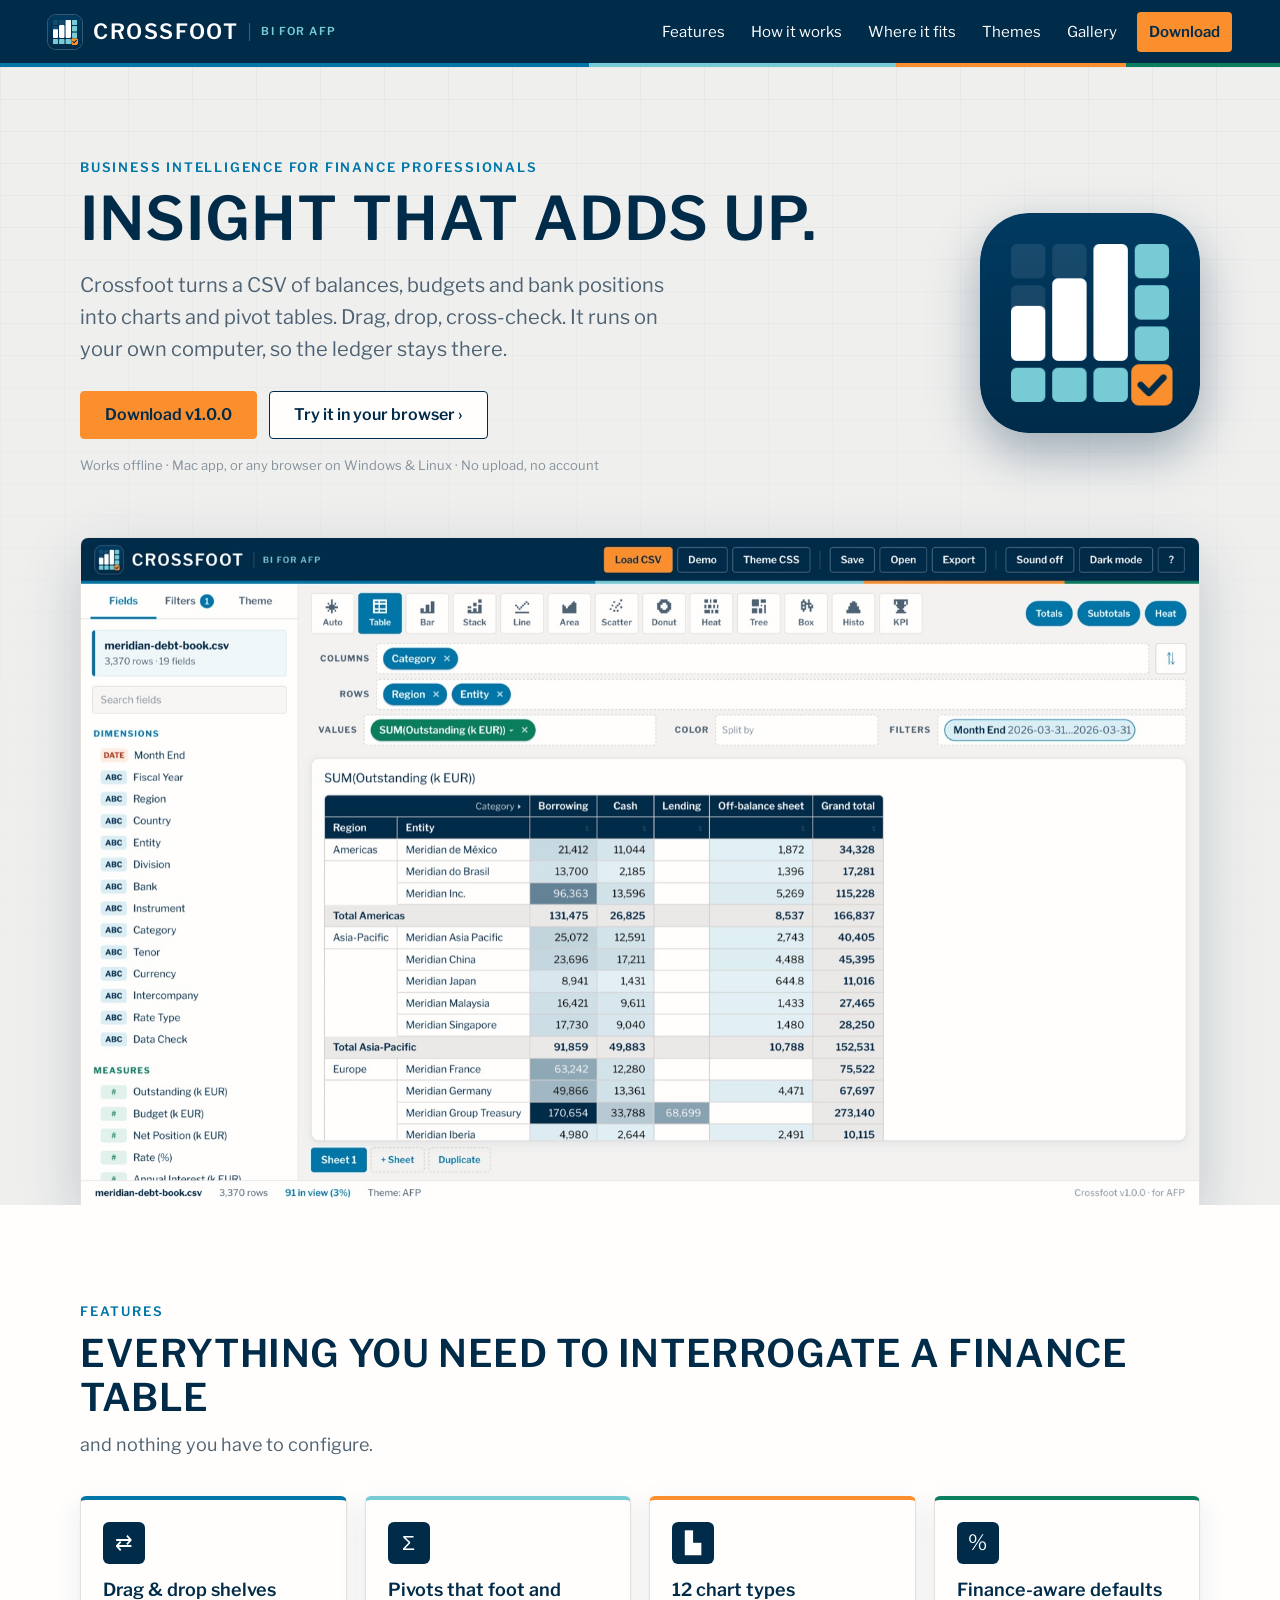
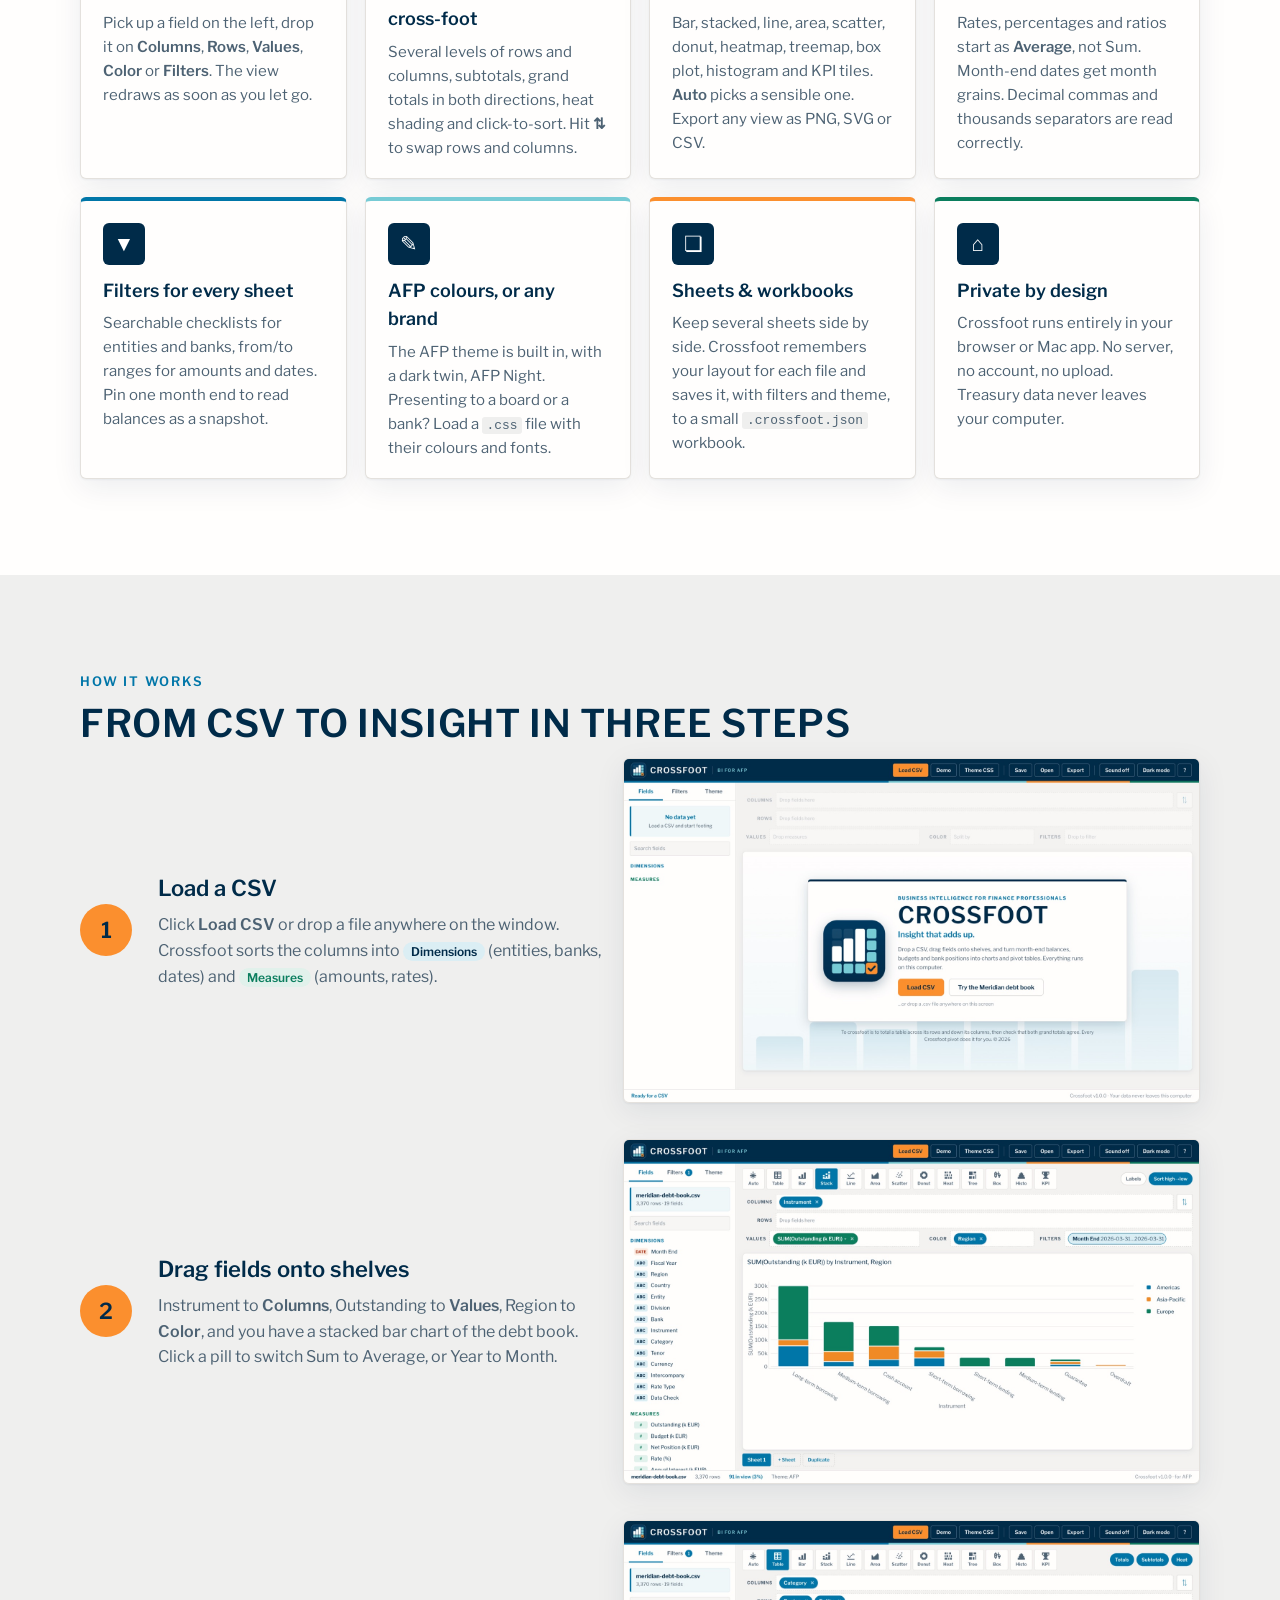
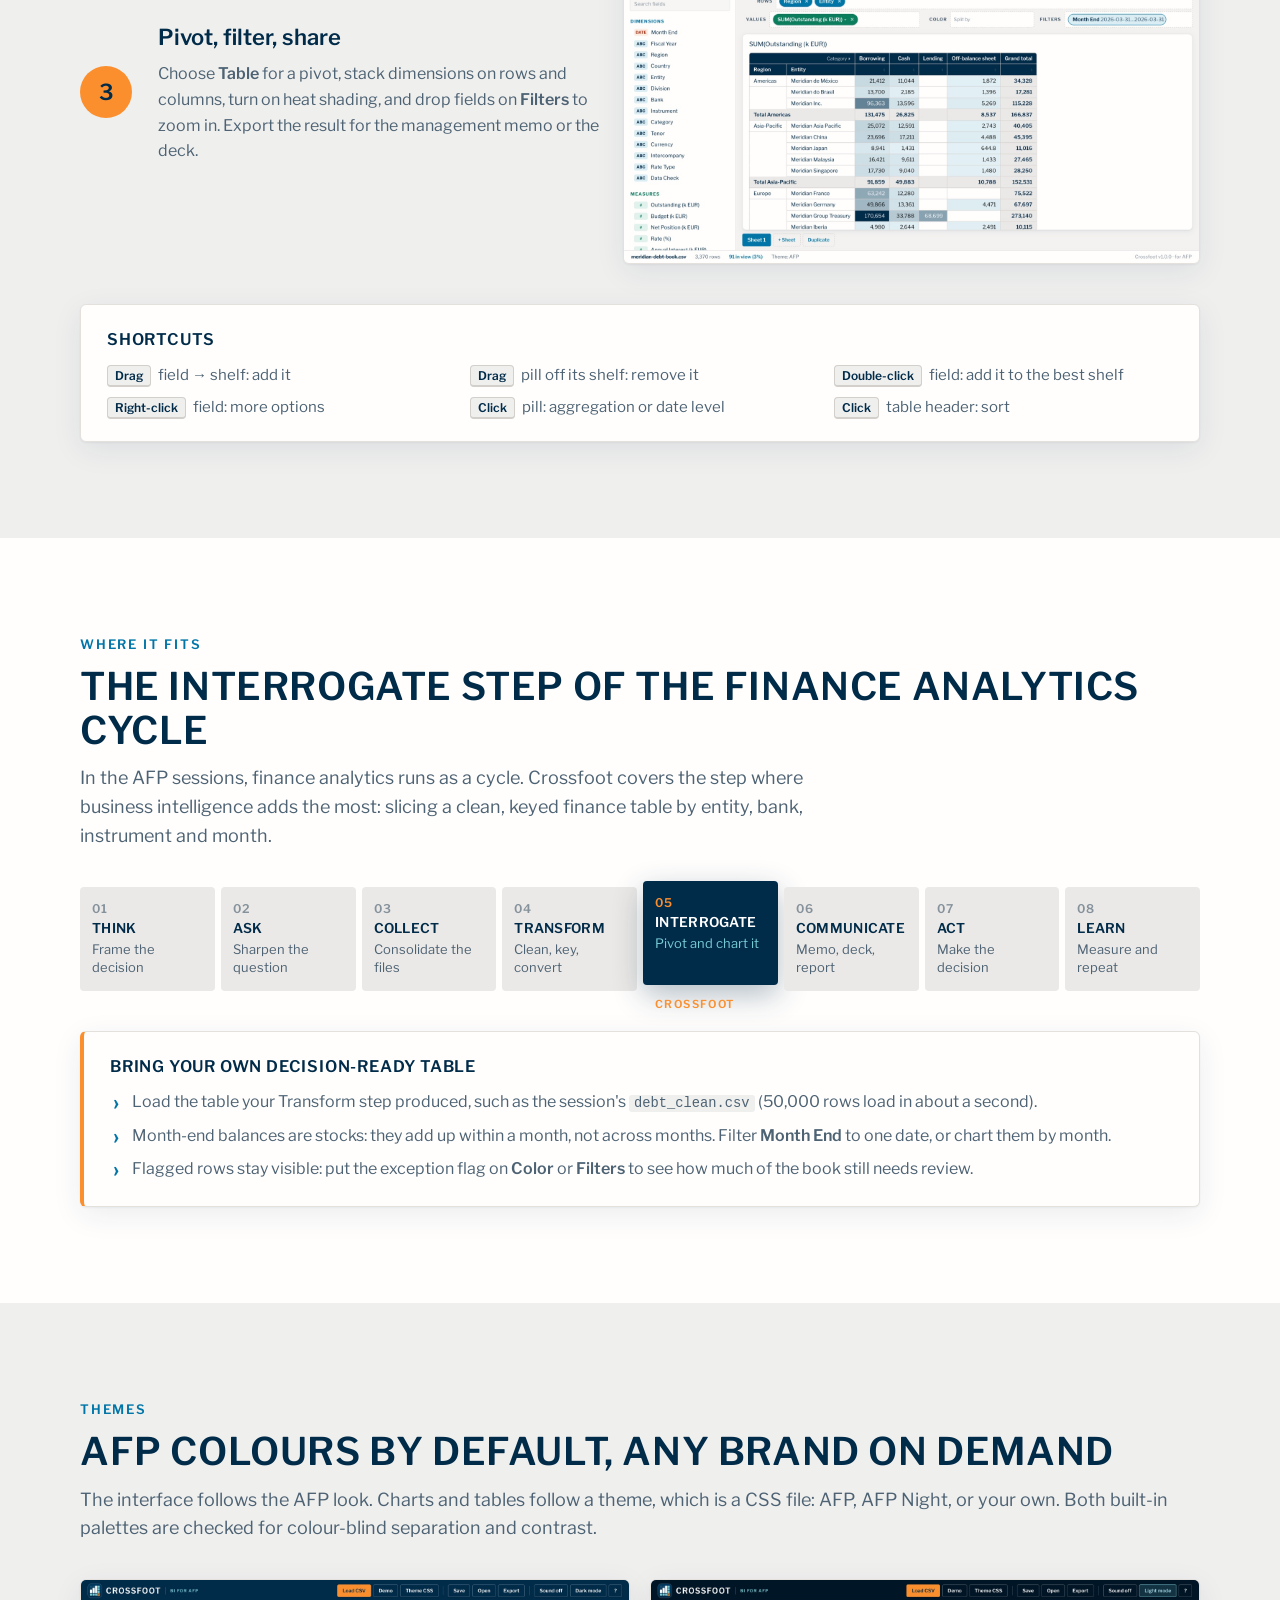
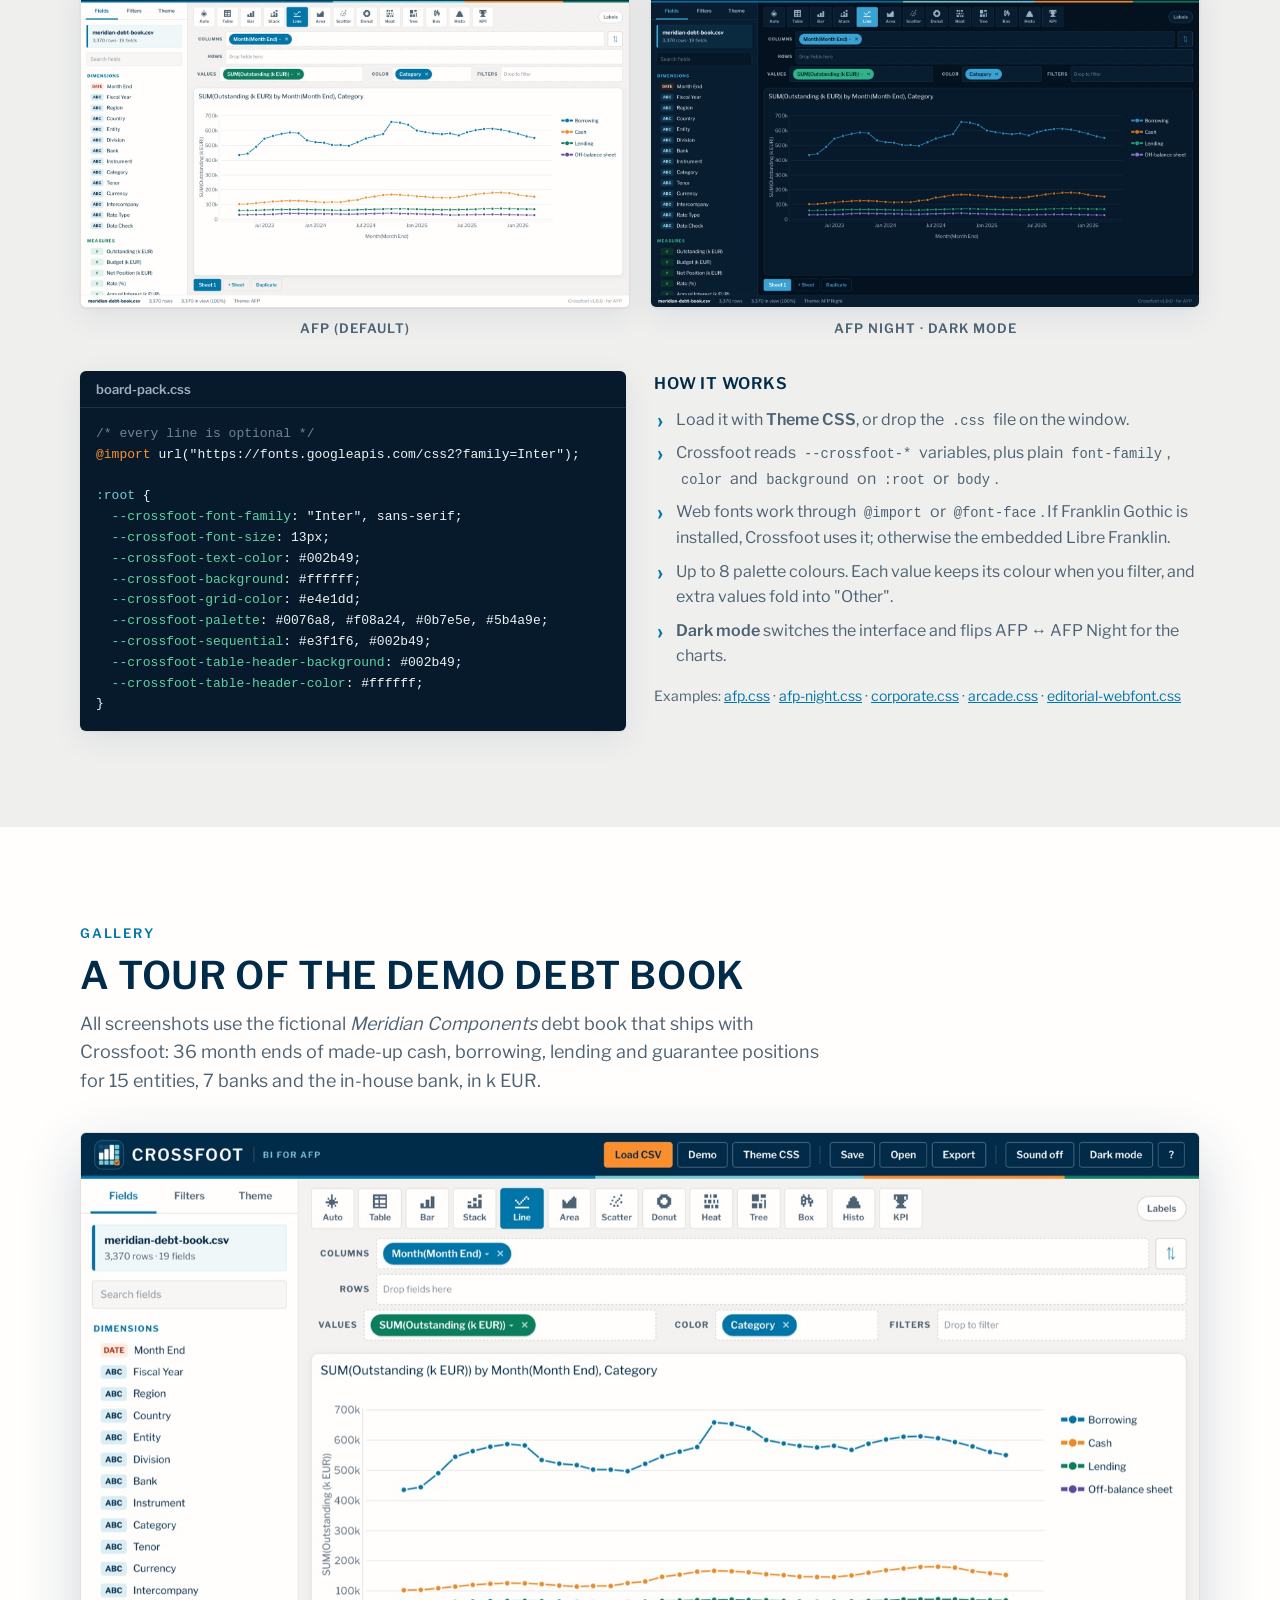
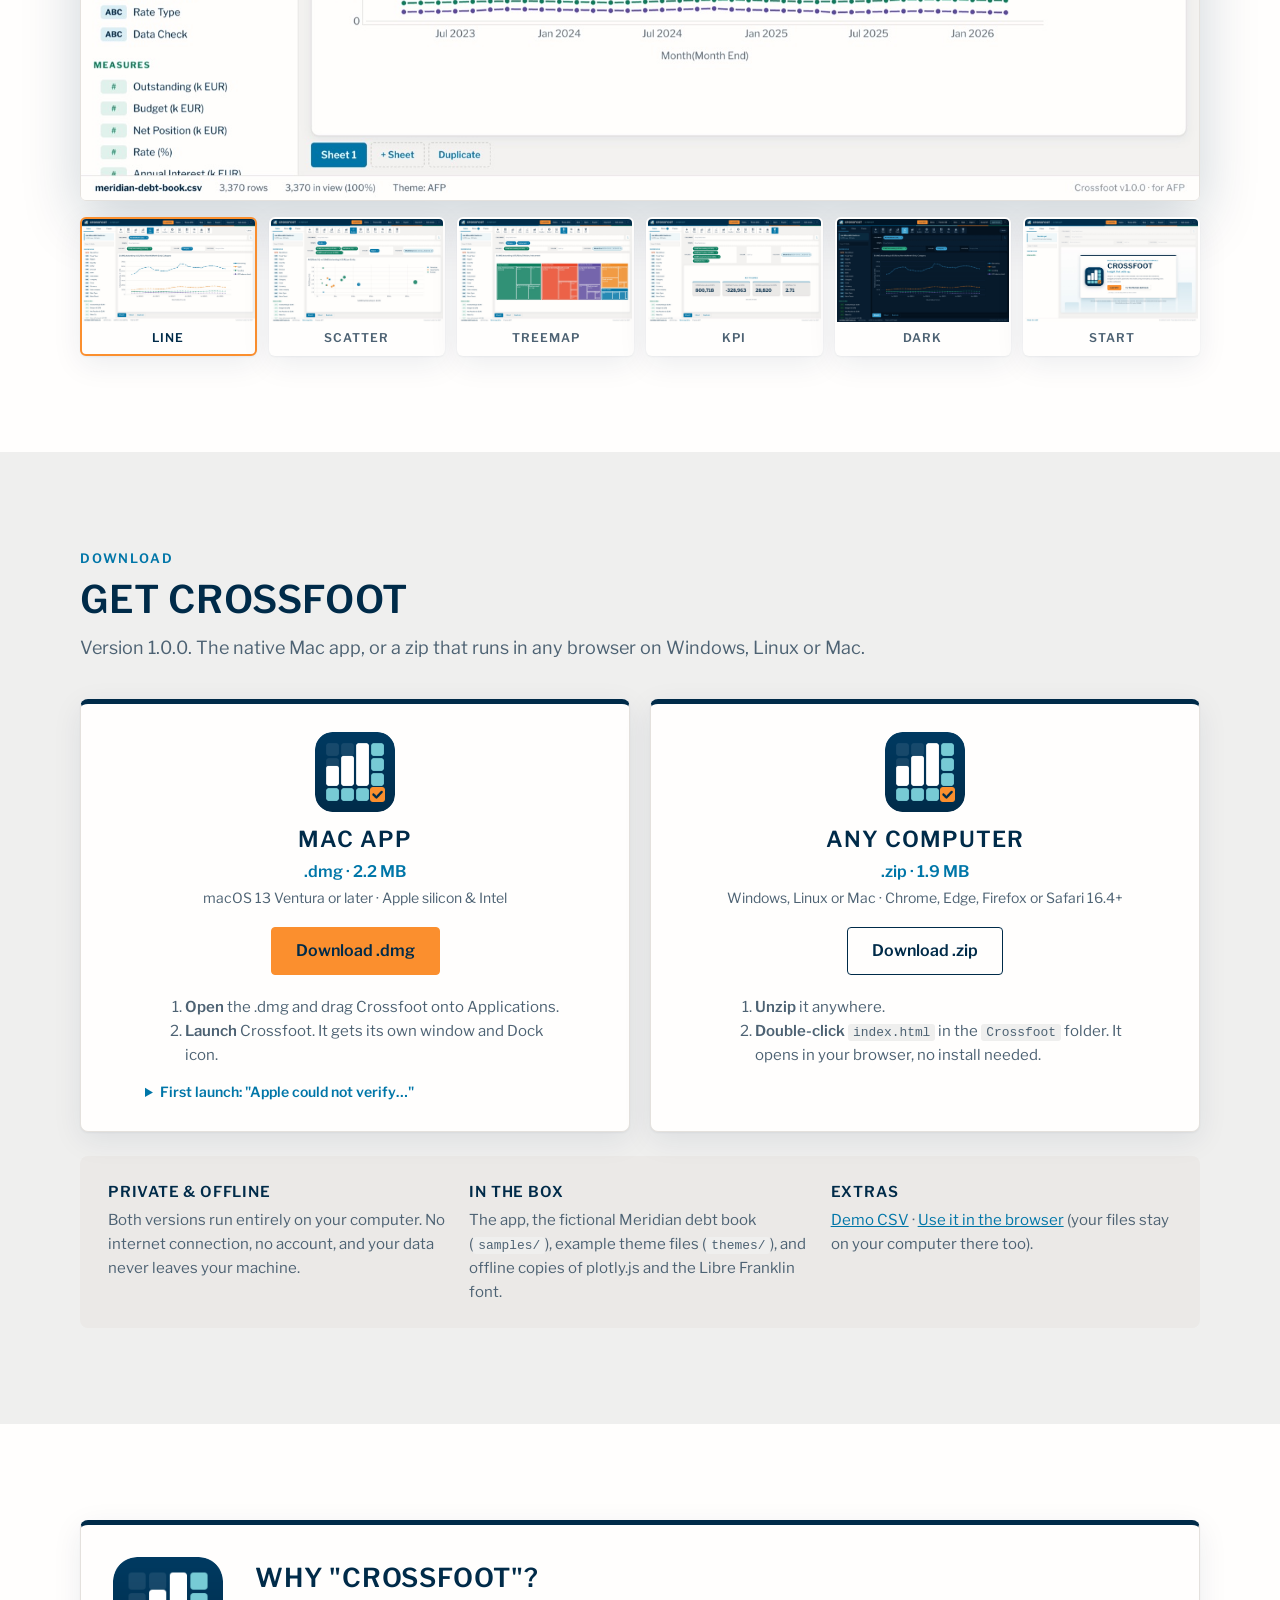
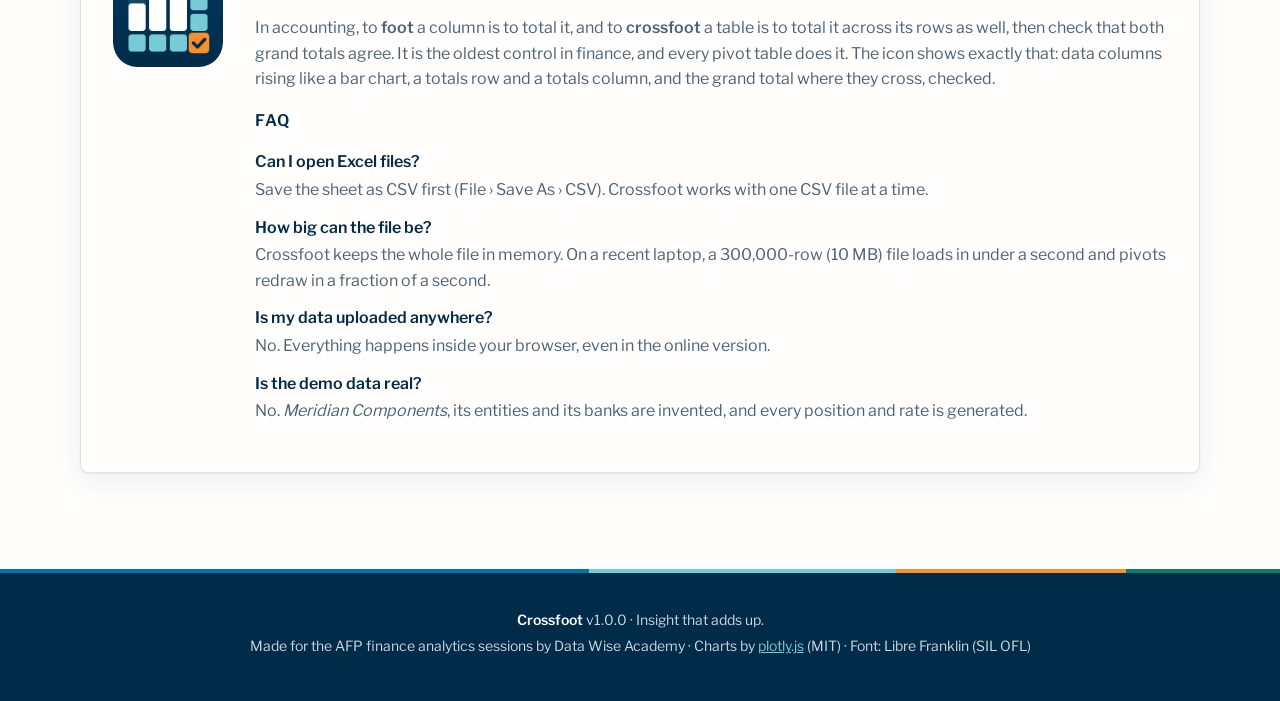
==== website/index.html @ 83ace82b "Initial commit: AFP 2026 workshop materials Session decks, styles, and stage folders (Think/Ask, Col" ====
<!doctype html>
<html lang="en">
<head>
  <meta charset="utf-8">
  <meta name="viewport" content="width=device-width, initial-scale=1">
  <title>Crossfoot · Business intelligence for finance professionals</title>
  <meta name="description" content="Crossfoot turns a finance CSV into charts and pivot tables by drag and drop. Offline, private, and dressed in AFP colours.">
  <meta property="og:title" content="Crossfoot · BI for finance professionals">
  <meta property="og:description" content="Insight that adds up. Drag-and-drop business intelligence for one CSV file.">
  <meta property="og:image" content="assets/screens/table.jpg">
  <link rel="icon" href="assets/favicon.ico" sizes="any">
  <link rel="icon" type="image/png" sizes="32x32" href="assets/icon-32.png">
  <link rel="apple-touch-icon" href="assets/icon-180.png">
  <link rel="stylesheet" href="assets/fonts.css">
  <link rel="stylesheet" href="css/site.css">
</head>
<body>
  <a class="skip" href="#download">Skip to download</a>

  <header class="nav">
    <a class="nav-brand" href="#top"><img src="assets/icon-64.png" alt="" width="34" height="34"><span>Crossfoot</span><small>BI for AFP</small></a>
    <nav class="nav-links" aria-label="Sections">
      <a href="#features">Features</a>
      <a href="#how">How it works</a>
      <a href="#cycle">Where it fits</a>
      <a href="#themes">Themes</a>
      <a href="#gallery">Gallery</a>
      <a class="nav-cta" href="#download">Download</a>
    </nav>
  </header>

  <main id="top">
    <!-- ============================================================ HERO -->
    <div class="hero">
      <div class="hero-grid" aria-hidden="true"></div>
      <div class="hero-inner">
        <div class="hero-text">
          <p class="eyebrow">Business intelligence for finance professionals</p>
          <h1 class="logo">Insight that adds up.</h1>
          <p class="tagline">Crossfoot turns a CSV of balances, budgets and bank positions into charts and pivot tables. Drag, drop, cross-check. It runs on your own computer, so the ledger stays there.</p>
          <div class="cta-row">
            <a class="btn btn-cta big" href="#download">Download v<span data-version>1.0.0</span></a>
            <a class="btn big" href="play/index.html#demo&amp;preset=table">Try it in your browser ›</a>
          </div>
          <p class="fineprint">Works offline · Mac app, or any browser on Windows &amp; Linux · No upload, no account</p>
        </div>
        <img class="hero-icon" src="assets/icon-256.png" alt="Crossfoot icon: three rising bars in a ledger grid, a light-blue totals row and column, and an orange grand-total cell with a check mark, on an AFP dark-blue tile" width="200" height="200">
      </div>
      <figure class="hero-shot">
        <img src="assets/screens/table.jpg" alt="Crossfoot pivot table: outstanding amounts at the latest month end by region and entity in rows, cash, lending, borrowing and guarantees in columns, with heat shading, subtotals and grand totals" width="1600" height="955">
      </figure>
    </div>

    <!-- ======================================================== FEATURES -->
    <div class="section" id="features">
      <p class="kicker">Features</p>
      <h2 class="section-title">Everything you need to interrogate a finance table</h2>
      <p class="lede">and nothing you have to configure.</p>
      <div class="cards">
        <article class="card"><div class="card-icon" aria-hidden="true">⇄</div><h3>Drag &amp; drop shelves</h3>
          <p>Pick up a field on the left, drop it on <b>Columns</b>, <b>Rows</b>, <b>Values</b>, <b>Color</b> or <b>Filters</b>. The view redraws as soon as you let go.</p></article>
        <article class="card"><div class="card-icon" aria-hidden="true">Σ</div><h3>Pivots that foot and cross-foot</h3>
          <p>Several levels of rows and columns, subtotals, grand totals in both directions, heat shading and click-to-sort. Hit <b>⇅</b> to swap rows and columns.</p></article>
        <article class="card"><div class="card-icon" aria-hidden="true">▙</div><h3>12 chart types</h3>
          <p>Bar, stacked, line, area, scatter, donut, heatmap, treemap, box plot, histogram and KPI tiles. <b>Auto</b> picks a sensible one. Export any view as PNG, SVG or CSV.</p></article>
        <article class="card"><div class="card-icon" aria-hidden="true">%</div><h3>Finance-aware defaults</h3>
          <p>Rates, percentages and ratios start as <b>Average</b>, not Sum. Month-end dates get month grains. Decimal commas and thousands separators are read correctly.</p></article>
        <article class="card"><div class="card-icon" aria-hidden="true">▼</div><h3>Filters for every sheet</h3>
          <p>Searchable checklists for entities and banks, from/to ranges for amounts and dates. Pin one month end to read balances as a snapshot.</p></article>
        <article class="card"><div class="card-icon" aria-hidden="true">✎</div><h3>AFP colours, or any brand</h3>
          <p>The AFP theme is built in, with a dark twin, AFP Night. Presenting to a board or a bank? Load a <code>.css</code> file with their colours and fonts.</p></article>
        <article class="card"><div class="card-icon" aria-hidden="true">❏</div><h3>Sheets &amp; workbooks</h3>
          <p>Keep several sheets side by side. Crossfoot remembers your layout for each file and saves it, with filters and theme, to a small <code>.crossfoot.json</code> workbook.</p></article>
        <article class="card"><div class="card-icon" aria-hidden="true">⌂</div><h3>Private by design</h3>
          <p>Crossfoot runs entirely in your browser or Mac app. No server, no account, no upload. Treasury data never leaves your computer.</p></article>
      </div>
    </div>

    <!-- ===================================================== HOW IT WORKS -->
    <div class="section alt" id="how">
      <p class="kicker">How it works</p>
      <h2 class="section-title">From CSV to insight in three steps</h2>
      <ol class="steps">
        <li class="step">
          <div class="step-num">1</div>
          <div class="step-body"><h3>Load a CSV</h3>
            <p>Click <b>Load CSV</b> or drop a file anywhere on the window. Crossfoot sorts the columns into <span class="tag dim">Dimensions</span> (entities, banks, dates) and <span class="tag mea">Measures</span> (amounts, rates).</p></div>
          <img src="assets/screens/splash.jpg" alt="Crossfoot start screen with Load CSV and demo buttons" loading="lazy" width="1600" height="955">
        </li>
        <li class="step">
          <div class="step-num">2</div>
          <div class="step-body"><h3>Drag fields onto shelves</h3>
            <p>Instrument to <b>Columns</b>, Outstanding to <b>Values</b>, Region to <b>Color</b>, and you have a stacked bar chart of the debt book. Click a pill to switch Sum to Average, or Year to Month.</p></div>
          <img src="assets/screens/bar.jpg" alt="Stacked bar chart of outstanding amounts by instrument, split by region, at the latest month end" loading="lazy" width="1600" height="955">
        </li>
        <li class="step">
          <div class="step-num">3</div>
          <div class="step-body"><h3>Pivot, filter, share</h3>
            <p>Choose <b>Table</b> for a pivot, stack dimensions on rows and columns, turn on heat shading, and drop fields on <b>Filters</b> to zoom in. Export the result for the management memo or the deck.</p></div>
          <img src="assets/screens/table.jpg" alt="Pivot table of outstanding amounts by region and entity, with cash, lending, borrowing and guarantees in columns" loading="lazy" width="1600" height="955">
        </li>
      </ol>
      <div class="controls">
        <h3>Shortcuts</h3>
        <ul>
          <li><kbd>Drag</kbd> field → shelf: add it</li>
          <li><kbd>Drag</kbd> pill off its shelf: remove it</li>
          <li><kbd>Double-click</kbd> field: add it to the best shelf</li>
          <li><kbd>Right-click</kbd> field: more options</li>
          <li><kbd>Click</kbd> pill: aggregation or date level</li>
          <li><kbd>Click</kbd> table header: sort</li>
        </ul>
      </div>
    </div>

    <!-- ============================================================ CYCLE -->
    <div class="section" id="cycle">
      <p class="kicker">Where it fits</p>
      <h2 class="section-title">The Interrogate step of the finance analytics cycle</h2>
      <p class="lede">In the AFP sessions, finance analytics runs as a cycle. Crossfoot covers the step where business intelligence adds the most: slicing a clean, keyed finance table by entity, bank, instrument and month.</p>
      <ol class="cycle">
        <li><b>Think</b><span>Frame the decision</span></li>
        <li><b>Ask</b><span>Sharpen the question</span></li>
        <li><b>Collect</b><span>Consolidate the files</span></li>
        <li><b>Transform</b><span>Clean, key, convert</span></li>
        <li class="here"><b>Interrogate</b><span>Pivot and chart it</span></li>
        <li><b>Communicate</b><span>Memo, deck, report</span></li>
        <li><b>Act</b><span>Make the decision</span></li>
        <li><b>Learn</b><span>Measure and repeat</span></li>
      </ol>
      <div class="cycle-note">
        <h3>Bring your own decision-ready table</h3>
        <ul class="chevrons">
          <li>Load the table your Transform step produced, such as the session's <code>debt_clean.csv</code> (50,000 rows load in about a second).</li>
          <li>Month-end balances are stocks: they add up within a month, not across months. Filter <b>Month End</b> to one date, or chart them by month.</li>
          <li>Flagged rows stay visible: put the exception flag on <b>Color</b> or <b>Filters</b> to see how much of the book still needs review.</li>
        </ul>
      </div>
    </div>

    <!-- ============================================================ THEMES -->
    <div class="section alt" id="themes">
      <p class="kicker">Themes</p>
      <h2 class="section-title">AFP colours by default, any brand on demand</h2>
      <p class="lede">The interface follows the AFP look. Charts and tables follow a theme, which is a CSS file: AFP, AFP Night, or your own. Both built-in palettes are checked for colour-blind separation and contrast.</p>
      <div class="theme-split">
        <figure class="shot"><img src="assets/screens/line.jpg" alt="Line chart of monthly outstanding amounts by category in the default AFP theme" loading="lazy" width="1600" height="955"><figcaption>AFP (default)</figcaption></figure>
        <figure class="shot"><img src="assets/screens/dark.jpg" alt="Line chart in dark mode with the AFP Night theme" loading="lazy" width="1600" height="955"><figcaption>AFP Night · dark mode</figcaption></figure>
      </div>
      <div class="theme-code">
        <div class="code-box">
          <div class="code-head">board-pack.css</div>
<pre><code><span class="c">/* every line is optional */</span>
<span class="k">@import</span> url("https://fonts.googleapis.com/css2?family=Inter");

<span class="s">:root</span> {
  <span class="p">--crossfoot-font-family</span>: "Inter", sans-serif;
  <span class="p">--crossfoot-font-size</span>: 13px;
  <span class="p">--crossfoot-text-color</span>: #002b49;
  <span class="p">--crossfoot-background</span>: #ffffff;
  <span class="p">--crossfoot-grid-color</span>: #e4e1dd;
  <span class="p">--crossfoot-palette</span>: #0076a8, #f08a24, #0b7e5e, #5b4a9e;
  <span class="p">--crossfoot-sequential</span>: #e3f1f6, #002b49;
  <span class="p">--crossfoot-table-header-background</span>: #002b49;
  <span class="p">--crossfoot-table-header-color</span>: #ffffff;
}</code></pre>
        </div>
        <div class="theme-notes">
          <h3>How it works</h3>
          <ul class="chevrons">
            <li>Load it with <b>Theme CSS</b>, or drop the <code>.css</code> file on the window.</li>
            <li>Crossfoot reads <code>--crossfoot-*</code> variables, plus plain <code>font-family</code>, <code>color</code> and <code>background</code> on <code>:root</code> or <code>body</code>.</li>
            <li>Web fonts work through <code>@import</code> or <code>@font-face</code>. If Franklin Gothic is installed, Crossfoot uses it; otherwise the embedded Libre Franklin.</li>
            <li>Up to 8 palette colours. Each value keeps its colour when you filter, and extra values fold into "Other".</li>
            <li><b>Dark mode</b> switches the interface and flips AFP ↔ AFP Night for the charts.</li>
          </ul>
          <p class="dl-themes">Examples:
            <a href="download/afp.css" download>afp.css</a> ·
            <a href="download/afp-night.css" download>afp-night.css</a> ·
            <a href="download/corporate.css" download>corporate.css</a> ·
            <a href="download/arcade.css" download>arcade.css</a> ·
            <a href="download/editorial-webfont.css" download>editorial-webfont.css</a></p>
        </div>
      </div>
    </div>

    <!-- =========================================================== GALLERY -->
    <div class="section" id="gallery">
      <p class="kicker">Gallery</p>
      <h2 class="section-title">A tour of the demo debt book</h2>
      <p class="lede">All screenshots use the fictional <i>Meridian Components</i> debt book that ships with Crossfoot: 36 month ends of made-up cash, borrowing, lending and guarantee positions for 15 entities, 7 banks and the in-house bank, in k EUR.</p>
      <div class="gallery">
        <figure class="gallery-main"><img id="galleryMain" src="assets/screens/line.jpg" alt="Line chart of monthly outstanding amounts by category, with the October 2024 refinancing visible" width="1600" height="955"></figure>
        <div class="gallery-thumbs" role="list">
          <button class="thumb is-active" role="listitem" data-src="assets/screens/line.jpg" data-alt="Line chart of monthly outstanding amounts by category, with the October 2024 refinancing visible"><img src="assets/screens/line.jpg" alt="" loading="lazy" width="1600" height="955"><span>Line</span></button>
          <button class="thumb" role="listitem" data-src="assets/screens/scatter.jpg" data-alt="Scatter plot of average rate versus outstanding amount per entity, sized by annual interest"><img src="assets/screens/scatter.jpg" alt="" loading="lazy" width="1600" height="955"><span>Scatter</span></button>
          <button class="thumb" role="listitem" data-src="assets/screens/treemap.jpg" data-alt="Treemap of outstanding amounts by division and instrument"><img src="assets/screens/treemap.jpg" alt="" loading="lazy" width="1600" height="955"><span>Treemap</span></button>
          <button class="thumb" role="listitem" data-src="assets/screens/kpi.jpg" data-alt="KPI tiles with outstanding, net position, annual interest and average rate"><img src="assets/screens/kpi.jpg" alt="" loading="lazy" width="1600" height="955"><span>KPI</span></button>
          <button class="thumb" role="listitem" data-src="assets/screens/dark.jpg" data-alt="Dark mode with the AFP Night theme"><img src="assets/screens/dark.jpg" alt="" loading="lazy" width="1600" height="955"><span>Dark</span></button>
          <button class="thumb" role="listitem" data-src="assets/screens/splash.jpg" data-alt="Crossfoot start screen"><img src="assets/screens/splash.jpg" alt="" loading="lazy" width="1600" height="955"><span>Start</span></button>
        </div>
      </div>
    </div>

    <!-- ========================================================== DOWNLOAD -->
    <div class="section alt" id="download">
      <p class="kicker">Download</p>
      <h2 class="section-title">Get Crossfoot</h2>
      <p class="lede">Version <span data-version>1.0.0</span>. The native Mac app, or a zip that runs in any browser on Windows, Linux or Mac.</p>
      <div class="platforms">
        <article class="platform">
          <img src="assets/icon-128.png" alt="" width="80" height="80" class="dl-icon">
          <h3>Mac app</h3>
          <p class="dl-meta">.dmg · <span data-size-dmg>2.2 MB</span></p>
          <p class="platform-for">macOS 13 Ventura or later · Apple silicon &amp; Intel</p>
          <a class="btn btn-cta big" href="download/Crossfoot-latest.dmg" download>Download .dmg</a>
          <ol class="install">
            <li><b>Open</b> the .dmg and drag Crossfoot onto Applications.</li>
            <li><b>Launch</b> Crossfoot. It gets its own window and Dock icon.</li>
          </ol>
          <details class="gatekeeper">
            <summary>First launch: "Apple could not verify…"</summary>
            <p>Crossfoot isn't notarized by Apple yet, so macOS asks you to confirm once. Click <b>Done</b>, open <b>System Settings › Privacy &amp; Security</b>, scroll down and click <b>Open Anyway</b> next to Crossfoot. You won't be asked again.</p>
          </details>
        </article>
        <article class="platform">
          <img src="assets/icon-128.png" alt="" width="80" height="80" class="dl-icon">
          <h3>Any computer</h3>
          <p class="dl-meta">.zip · <span data-size>1.9 MB</span></p>
          <p class="platform-for">Windows, Linux or Mac · Chrome, Edge, Firefox or Safari 16.4+</p>
          <a class="btn big" href="download/Crossfoot-latest.zip" download>Download .zip</a>
          <ol class="install">
            <li><b>Unzip</b> it anywhere.</li>
            <li><b>Double-click</b> <code>index.html</code> in the <code>Crossfoot</code> folder. It opens in your browser, no install needed.</li>
          </ol>
        </article>
      </div>
      <div class="dl-extra">
        <div><h3>Private &amp; offline</h3><p>Both versions run entirely on your computer. No internet connection, no account, and your data never leaves your machine.</p></div>
        <div><h3>In the box</h3><p>The app, the fictional Meridian debt book (<code>samples/</code>), example theme files (<code>themes/</code>), and offline copies of plotly.js and the Libre Franklin font.</p></div>
        <div><h3>Extras</h3><p><a href="download/meridian-debt-book.csv" download>Demo CSV</a> · <a href="play/index.html">Use it in the browser</a> (your files stay on your computer there too).</p></div>
      </div>
    </div>

    <!-- ============================================================ ABOUT -->
    <div class="section about">
      <div class="about-box">
        <img src="assets/icon-128.png" alt="" width="110" height="110" class="about-icon">
        <div>
          <h2>Why "Crossfoot"?</h2>
          <p>In accounting, to <b>foot</b> a column is to total it, and to <b>crossfoot</b> a table is to total it across its rows as well, then check that both grand totals agree. It is the oldest control in finance, and every pivot table does it. The icon shows exactly that: data columns rising like a bar chart, a totals row and a totals column, and the grand total where they cross, checked.</p>
          <h3>FAQ</h3>
          <dl class="faq">
            <dt>Can I open Excel files?</dt><dd>Save the sheet as CSV first (File › Save As › CSV). Crossfoot works with one CSV file at a time.</dd>
            <dt>How big can the file be?</dt><dd>Crossfoot keeps the whole file in memory. On a recent laptop, a 300,000-row (10 MB) file loads in under a second and pivots redraw in a fraction of a second.</dd>
            <dt>Is my data uploaded anywhere?</dt><dd>No. Everything happens inside your browser, even in the online version.</dd>
            <dt>Is the demo data real?</dt><dd>No. <i>Meridian Components</i>, its entities and its banks are invented, and every position and rate is generated.</dd>
          </dl>
        </div>
      </div>
    </div>
  </main>

  <footer class="footer">
    <p><b>Crossfoot</b> v<span data-version>1.0.0</span> · Insight that adds up.</p>
    <p>Made for the AFP finance analytics sessions by Data Wise Academy · Charts by <a href="https://plotly.com/javascript/">plotly.js</a> (MIT) · Font: Libre Franklin (SIL OFL)</p>
  </footer>

  <script>
    // Gallery: click a thumbnail to show it big.
    document.querySelectorAll('.thumb').forEach(function (b) {
      b.addEventListener('click', function () {
        var main = document.getElementById('galleryMain');
        main.src = b.dataset.src; main.alt = b.dataset.alt;
        document.querySelectorAll('.thumb').forEach(function (t) { t.classList.toggle('is-active', t === b); });
      });
    });
  </script>
</body>
</html>
---- website/assets/fonts.css ----
/* Generated by tools/build.py - fonts under the SIL Open Font License (see fonts/). */
@font-face { font-family: 'Libre Franklin'; src: url([data-uri]) format('truetype'); font-weight: 100 900; font-display: block; }
---- website/css/site.css ----
/* Crossfoot landing page - AFP look, from the AFP-25 template (styles/afp.css):
 * Dark Blue #002B49 ink and bands, Medium Blue #0076A8 accent, Light Blue #77CBD5,
 * Light Orange #FB8F2E calls to action, Green #0B7E5E, warm greys #EFEFEE / #EBE9E7,
 * ALL-CAPS navy headings and ">" chevron bullets. Franklin Gothic, else Libre Franklin. */

:root {
  --navy: #002b49;
  --navy-2: #003a61;
  --blue: #0076a8;
  --blue-dk: #00628c;
  --sky: #77cbd5;
  --cta: #fb8f2e;
  --cta-hi: #ffa24f;
  --blue-lt: #dbeef4;
  --blue-50: #f0f7f9;
  --green: #0b7e5e;
  --green-lt: #e1f1eb;
  --ink: #002b49;
  --ink-dim: #4d6273;
  --ink-faint: #85929c;
  --line: #e4e1dd;
  --paper: #fffefd;
  --bg-alt: #efefee;
  --card: #ebe9e7;
  --radius: 6px;
  --shadow: 0 1px 2px rgba(0, 43, 73, .05), 0 8px 30px rgba(0, 43, 73, .08);
  --shadow-hi: 0 20px 60px rgba(0, 43, 73, .2);
  --font: "Franklin Gothic Book", "Libre Franklin", "Helvetica Neue", Arial, sans-serif;
  --font-head: "Franklin Gothic Medium", "Libre Franklin", "Helvetica Neue", Arial, sans-serif;
  --rule: linear-gradient(90deg, #0076a8 0 46%, #77cbd5 46% 70%, #fb8f2e 70% 88%, #0b7e5e 88%);
}

* { box-sizing: border-box; }
html { scroll-behavior: smooth; }
body { margin: 0; background: var(--paper); color: var(--ink); font: 16px/1.6 var(--font); -webkit-font-smoothing: antialiased; }
img { max-width: 100%; height: auto; display: block; }
a { color: var(--blue); }
a:hover { color: var(--navy); }
b { font-weight: 600; }
code { font: .86em ui-monospace, Menlo, Consolas, monospace; background: var(--bg-alt); padding: 1px 5px; border-radius: 3px; }
:focus-visible { outline: 2px solid var(--blue); outline-offset: 3px; }
.skip { position: absolute; left: -999px; top: 8px; background: var(--cta); color: var(--navy); padding: 8px 12px; z-index: 100; border-radius: 4px; }
.skip:focus { left: 8px; }
h1, h2, h3 { font-family: var(--font-head); font-weight: 600; }

/* ------------------------------------------------------------------ nav */
.nav {
  position: sticky; top: 0; z-index: 50; display: flex; align-items: center; gap: 20px;
  padding: 12px clamp(16px, 4vw, 48px) 15px; background: var(--navy); color: #fff;
}
.nav::after { content: ""; position: absolute; left: 0; right: 0; bottom: 0; height: 4px; background: var(--rule); }
.nav-brand { display: flex; align-items: center; gap: 11px; text-decoration: none; color: #fff; }
.nav-brand:hover { color: #fff; }
.nav-brand img { border-radius: 8px; box-shadow: 0 0 0 1px rgba(255, 255, 255, .22); }
.nav-brand span { font-family: var(--font-head); font-size: 21px; font-weight: 600; letter-spacing: 1.6px; text-transform: uppercase; }
.nav-brand small { font-size: 11px; font-weight: 600; letter-spacing: 1.4px; text-transform: uppercase; color: var(--sky); border-left: 1px solid rgba(255, 255, 255, .25); padding-left: 11px; }
.nav-links { display: flex; align-items: center; gap: 2px; margin-left: auto; flex-wrap: wrap; }
.nav-links a { color: #fff; text-decoration: none; font-size: 15px; padding: 8px 12px; border-radius: 4px; }
.nav-links a:hover { color: var(--sky); background: rgba(255, 255, 255, .06); }
.nav-links .nav-cta { background: var(--cta); color: var(--navy); font-weight: 600; margin-left: 6px; }
.nav-links .nav-cta:hover { background: var(--cta-hi); color: var(--navy); }

/* -------------------------------------------------------------- buttons */
.btn {
  display: inline-block; text-decoration: none; font-weight: 600; font-size: 15px; line-height: 1;
  color: var(--navy); background: var(--paper); border: 1.5px solid var(--navy); border-radius: 4px; padding: 13px 20px;
  transition: background-color .15s, color .15s;
}
.btn:hover { background: var(--navy); color: #fff; }
.btn-cta { background: var(--cta); border-color: var(--cta); color: var(--navy); }
.btn-cta:hover { background: var(--cta-hi); border-color: var(--cta-hi); color: var(--navy); }
.btn.big { font-size: 16px; padding: 15px 24px; }

/* ----------------------------------------------------------------- hero */
.hero { position: relative; overflow: hidden; padding: clamp(44px, 7vw, 90px) clamp(16px, 4vw, 48px) 0; background: var(--bg-alt); }
.hero-grid { /* faint ledger lines */
  position: absolute; inset: 0; pointer-events: none; opacity: .55;
  background-image: linear-gradient(rgba(0, 43, 73, .06) 1px, transparent 1px), linear-gradient(90deg, rgba(0, 43, 73, .06) 1px, transparent 1px);
  background-size: 64px 32px;
  mask-image: linear-gradient(180deg, #000 0%, transparent 85%);
  -webkit-mask-image: linear-gradient(180deg, #000 0%, transparent 85%);
}
.hero-inner { position: relative; max-width: 1120px; margin: 0 auto; display: flex; align-items: center; gap: 48px; }
.hero-text { flex: 1; min-width: 0; }
.eyebrow, .kicker { margin: 0 0 10px; font-size: 13px; font-weight: 600; letter-spacing: 1.8px; text-transform: uppercase; color: var(--blue); }
.logo { margin: 0; font-size: clamp(34px, 5vw, 60px); line-height: 1.06; letter-spacing: 1px; text-transform: uppercase; color: var(--navy); }
.tagline { font-size: clamp(17px, 1.6vw, 20px); color: var(--ink-dim); max-width: 620px; margin: 18px 0 26px; }
.cta-row { display: flex; gap: 12px; flex-wrap: wrap; }
.fineprint { font-size: 13px; color: var(--ink-faint); margin-top: 16px; }
.hero-icon { flex: none; width: clamp(120px, 18vw, 220px); border-radius: 22%; box-shadow: 0 20px 50px rgba(0, 43, 73, .35); }
.hero-shot { position: relative; max-width: 1120px; margin: 48px auto 0; border-radius: 8px 8px 0 0; overflow: hidden; border: 1px solid var(--line); border-bottom: 0; box-shadow: var(--shadow-hi); }

/* ------------------------------------------------------------- sections */
.section { padding: clamp(56px, 8vw, 96px) clamp(16px, 4vw, 48px); max-width: 1216px; margin: 0 auto; }
.section.alt { max-width: none; background: var(--bg-alt); }
.section.alt > * { max-width: 1120px; margin-left: auto; margin-right: auto; }
.section-title { font-size: clamp(26px, 3.2vw, 38px); letter-spacing: .6px; text-transform: uppercase; line-height: 1.15; margin: 0 0 12px; color: var(--navy); }
.lede { font-size: 18px; color: var(--ink-dim); max-width: 760px; margin: 0 0 36px; }

.cards { display: grid; grid-template-columns: repeat(auto-fill, minmax(250px, 1fr)); gap: 18px; }
.card { background: var(--paper); border: 1px solid var(--line); border-radius: var(--radius); padding: 22px 22px 18px; box-shadow: var(--shadow); border-top: 4px solid var(--blue); }
.card:nth-child(4n+2) { border-top-color: var(--sky); }
.card:nth-child(4n+3) { border-top-color: var(--cta); }
.card:nth-child(4n+4) { border-top-color: var(--green); }
.card-icon { width: 42px; height: 42px; border-radius: 6px; display: grid; place-items: center; font-size: 21px; color: #fff; background: var(--navy); margin-bottom: 12px; }
.card h3 { font-size: 18px; margin: 0 0 6px; }
.card p { margin: 0; font-size: 15px; color: var(--ink-dim); }

.steps { list-style: none; padding: 0; margin: 0 auto 40px; display: grid; gap: 36px; }
.step { display: grid; grid-template-columns: 56px minmax(0, 1fr) minmax(0, 1.3fr); gap: 22px; align-items: center; }
.step-num { width: 52px; height: 52px; border-radius: 50%; display: grid; place-items: center; font: 600 22px var(--font-head); color: var(--navy); background: var(--cta); }
.step h3 { font-size: 22px; margin: 0 0 6px; }
.step p { margin: 0; color: var(--ink-dim); }
.step img { border-radius: var(--radius); border: 1px solid var(--line); box-shadow: var(--shadow); }
.tag { font-size: 12px; font-weight: 600; padding: 2px 8px; border-radius: 999px; }
.tag.dim { color: var(--navy); background: var(--blue-lt); }
.tag.mea { color: var(--green); background: var(--green-lt); }
.controls { background: var(--paper); border: 1px solid var(--line); border-radius: var(--radius); padding: 22px 26px; box-shadow: var(--shadow); }
.controls h3 { margin: 0 0 10px; text-transform: uppercase; letter-spacing: .8px; font-size: 16px; }
.controls ul { list-style: none; padding: 0; margin: 0; display: grid; grid-template-columns: repeat(auto-fill, minmax(280px, 1fr)); gap: 8px 24px; color: var(--ink-dim); font-size: 15px; }
kbd { font: 600 12px var(--font); color: var(--ink); background: var(--bg-alt); border: 1px solid #d3d0cc; border-bottom-width: 2px; border-radius: 4px; padding: 2px 7px; margin-right: 4px; }

/* AFP chevron bullets */
.chevrons { list-style: none; padding: 0; margin: 0 0 16px; color: var(--ink-dim); }
.chevrons li { position: relative; padding-left: 22px; margin-bottom: 8px; }
.chevrons li::before { content: "›"; position: absolute; left: 3px; top: -4px; font-size: 22px; font-weight: 700; color: var(--blue); }

/* ----------------------------------------------------------- the cycle */
.cycle { list-style: none; padding: 0; margin: 0 0 32px; display: grid; grid-template-columns: repeat(8, minmax(0, 1fr)); gap: 6px; counter-reset: step; }
.cycle li {
  counter-increment: step; position: relative; padding: 14px 12px 14px; background: var(--card); border-radius: 4px;
  display: flex; flex-direction: column; gap: 2px; min-height: 104px;
}
.cycle li::before { content: counter(step, decimal-leading-zero); font: 600 12px var(--font-head); letter-spacing: 1px; color: var(--ink-faint); }
.cycle b { font-family: var(--font-head); font-weight: 600; font-size: 13.5px; letter-spacing: .3px; overflow-wrap: anywhere; text-transform: uppercase; color: var(--navy); }
.cycle span { font-size: 13px; line-height: 1.35; color: var(--ink-dim); }
.cycle li.here { background: var(--navy); box-shadow: 0 10px 30px rgba(0, 43, 73, .3); transform: translateY(-6px); }
.cycle li.here::before { color: var(--cta); }
.cycle li.here b { color: #fff; }
.cycle li.here span { color: var(--sky); }
.cycle li.here::after { content: "Crossfoot"; position: absolute; left: 12px; bottom: -26px; font: 600 11px var(--font-head); letter-spacing: 1.4px; text-transform: uppercase; color: var(--cta); }
.cycle-note { background: var(--paper); border: 1px solid var(--line); border-left: 4px solid var(--cta); border-radius: var(--radius); padding: 22px 26px 8px; box-shadow: var(--shadow); margin-top: 40px; }
.cycle-note h3 { margin: 0 0 10px; text-transform: uppercase; letter-spacing: .8px; font-size: 16px; }

/* ------------------------------------------------------------- themes */
.theme-split { display: grid; grid-template-columns: 1fr 1fr; gap: 20px; margin-bottom: 32px; }
.shot { margin: 0; }
.shot img { border-radius: var(--radius); border: 1px solid var(--line); box-shadow: var(--shadow); }
.shot figcaption { font-size: 13px; font-weight: 600; letter-spacing: 1px; text-transform: uppercase; color: var(--ink-dim); margin-top: 10px; text-align: center; }
.theme-code { display: grid; grid-template-columns: minmax(0, 1fr) minmax(0, 1fr); gap: 28px; align-items: start; }
.code-box { background: #061a2b; border-radius: var(--radius); overflow: hidden; box-shadow: var(--shadow); }
.code-head { font: 600 13px var(--font); color: #9db2c2; padding: 10px 16px; border-bottom: 1px solid #19344a; }
.code-box pre { margin: 0; padding: 16px; overflow: auto; font: 13px/1.6 ui-monospace, Menlo, Consolas, monospace; color: #eef3f6; }
.code-box code { background: none; padding: 0; font: inherit; }
.code-box .c { color: #6c8598; } .code-box .k { color: #fb8f2e; } .code-box .s { color: #77cbd5; } .code-box .p { color: #5fd1a6; }
.theme-notes h3 { margin: 0 0 10px; text-transform: uppercase; letter-spacing: .8px; font-size: 16px; }
.dl-themes { font-size: 14px; color: var(--ink-dim); }

/* ------------------------------------------------------------ gallery */
.gallery-main { margin: 0 0 16px; }
.gallery-main img { border-radius: var(--radius); border: 1px solid var(--line); box-shadow: var(--shadow-hi); }
.gallery-thumbs { display: grid; grid-template-columns: repeat(6, 1fr); gap: 12px; }
.thumb { border: 2px solid transparent; border-radius: 6px; padding: 0; background: var(--paper); cursor: pointer; overflow: hidden; box-shadow: var(--shadow); font: inherit; }
.thumb span { display: block; font-size: 12px; font-weight: 600; letter-spacing: 1px; text-transform: uppercase; color: var(--ink-dim); padding: 6px 0; }
.thumb.is-active { border-color: var(--cta); }
.thumb.is-active span { color: var(--navy); }

/* ----------------------------------------------------------- download */
.platforms { display: grid; grid-template-columns: 1fr 1fr; gap: 20px; margin-bottom: 24px; }
.platform { background: var(--paper); border: 1px solid var(--line); border-radius: 8px; padding: 28px; box-shadow: var(--shadow); text-align: center; border-top: 5px solid var(--navy); }
.dl-icon { margin: 0 auto 10px; border-radius: 22%; }
.platform h3 { font-size: 22px; margin: 0; text-transform: uppercase; letter-spacing: 1px; }
.dl-meta { margin: 2px 0; font-weight: 600; color: var(--blue); }
.platform-for { margin: 0 0 18px; color: var(--ink-dim); font-size: 14px; }
.install { text-align: left; color: var(--ink-dim); font-size: 15px; margin: 20px auto 0; max-width: 420px; }
.gatekeeper { text-align: left; margin: 14px auto 0; max-width: 420px; font-size: 14px; color: var(--ink-dim); }
.gatekeeper summary { cursor: pointer; font-weight: 600; color: var(--blue); }
.dl-extra { display: grid; grid-template-columns: repeat(3, 1fr); gap: 20px; background: var(--card); border-radius: 8px; padding: 24px 28px; }
.dl-extra h3 { margin: 0 0 4px; font-size: 15px; text-transform: uppercase; letter-spacing: .8px; }
.dl-extra p { margin: 0; font-size: 15px; color: var(--ink-dim); }

/* -------------------------------------------------------------- about */
.about-box { display: flex; gap: 32px; align-items: flex-start; background: var(--paper); border: 1px solid var(--line); border-top: 5px solid var(--navy); border-radius: 8px; padding: 32px; box-shadow: var(--shadow); }
.about-icon { flex: none; border-radius: 22%; }
.about-box h2 { margin: 0 0 8px; font-size: 26px; text-transform: uppercase; letter-spacing: .8px; }
.about-box h3 { text-transform: uppercase; letter-spacing: .8px; font-size: 16px; }
.about-box p { color: var(--ink-dim); }
.faq dt { font-weight: 600; margin-top: 12px; }
.faq dd { margin: 2px 0 0; color: var(--ink-dim); }

.footer { position: relative; text-align: center; padding: 36px 16px 40px; font-size: 14px; color: #c9d6df; background: var(--navy); }
.footer::before { content: ""; position: absolute; left: 0; right: 0; top: 0; height: 4px; background: var(--rule); }
.footer b { color: #fff; }
.footer a { color: var(--sky); }
.footer p { margin: 4px 0; }

@media (max-width: 1000px) {
  .cycle { grid-template-columns: repeat(4, minmax(0, 1fr)); row-gap: 34px; }
}
@media (max-width: 900px) {
  .hero-inner { flex-direction: column-reverse; align-items: flex-start; gap: 24px; }
  .step { grid-template-columns: 52px minmax(0, 1fr); }
  .step img { grid-column: 1 / -1; }
  .theme-split, .theme-code, .platforms, .dl-extra { grid-template-columns: minmax(0, 1fr); }
  .gallery-thumbs { grid-template-columns: repeat(3, 1fr); }
  .about-box { flex-direction: column; }
}
@media (max-width: 640px) {
  .nav-brand small { display: none; }
  .nav-links a:not(.nav-cta) { display: none; }
  .cycle { grid-template-columns: repeat(2, minmax(0, 1fr)); }
}
@media (prefers-reduced-motion: reduce) { html { scroll-behavior: auto; } }
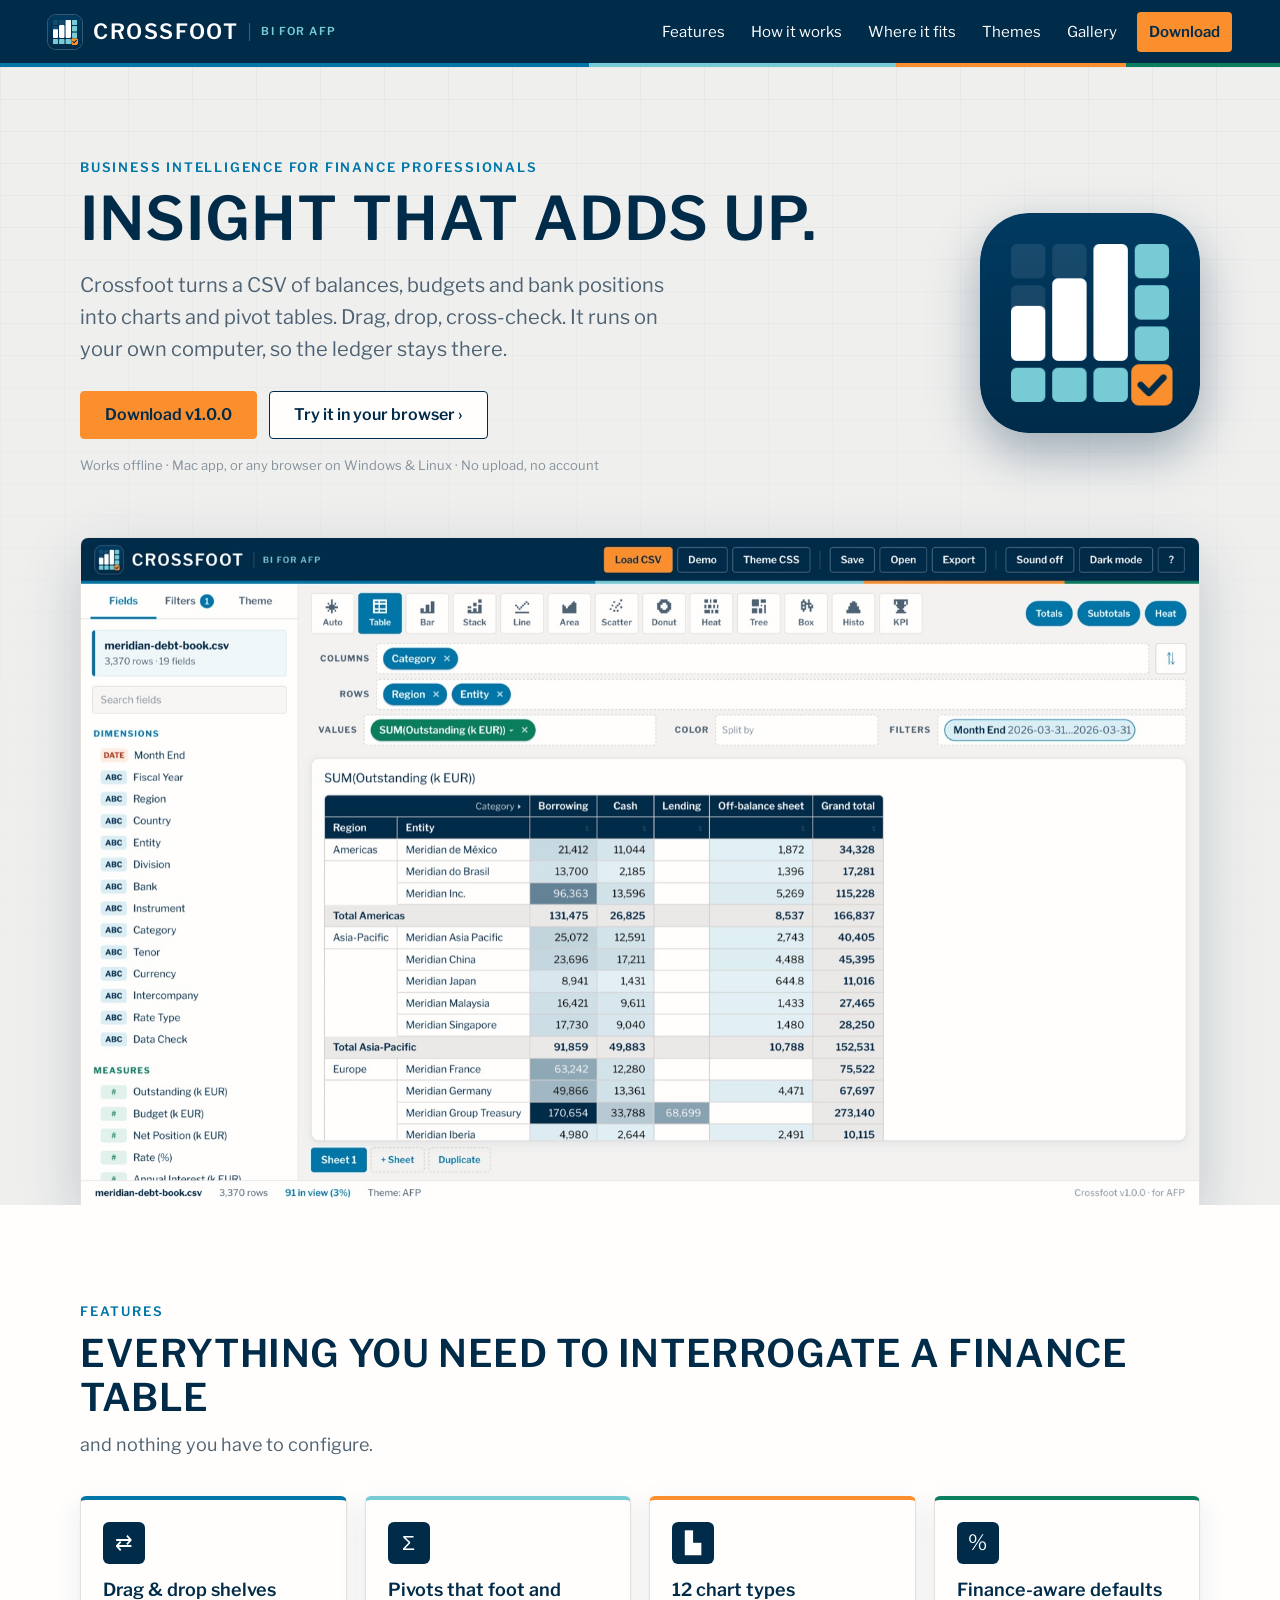
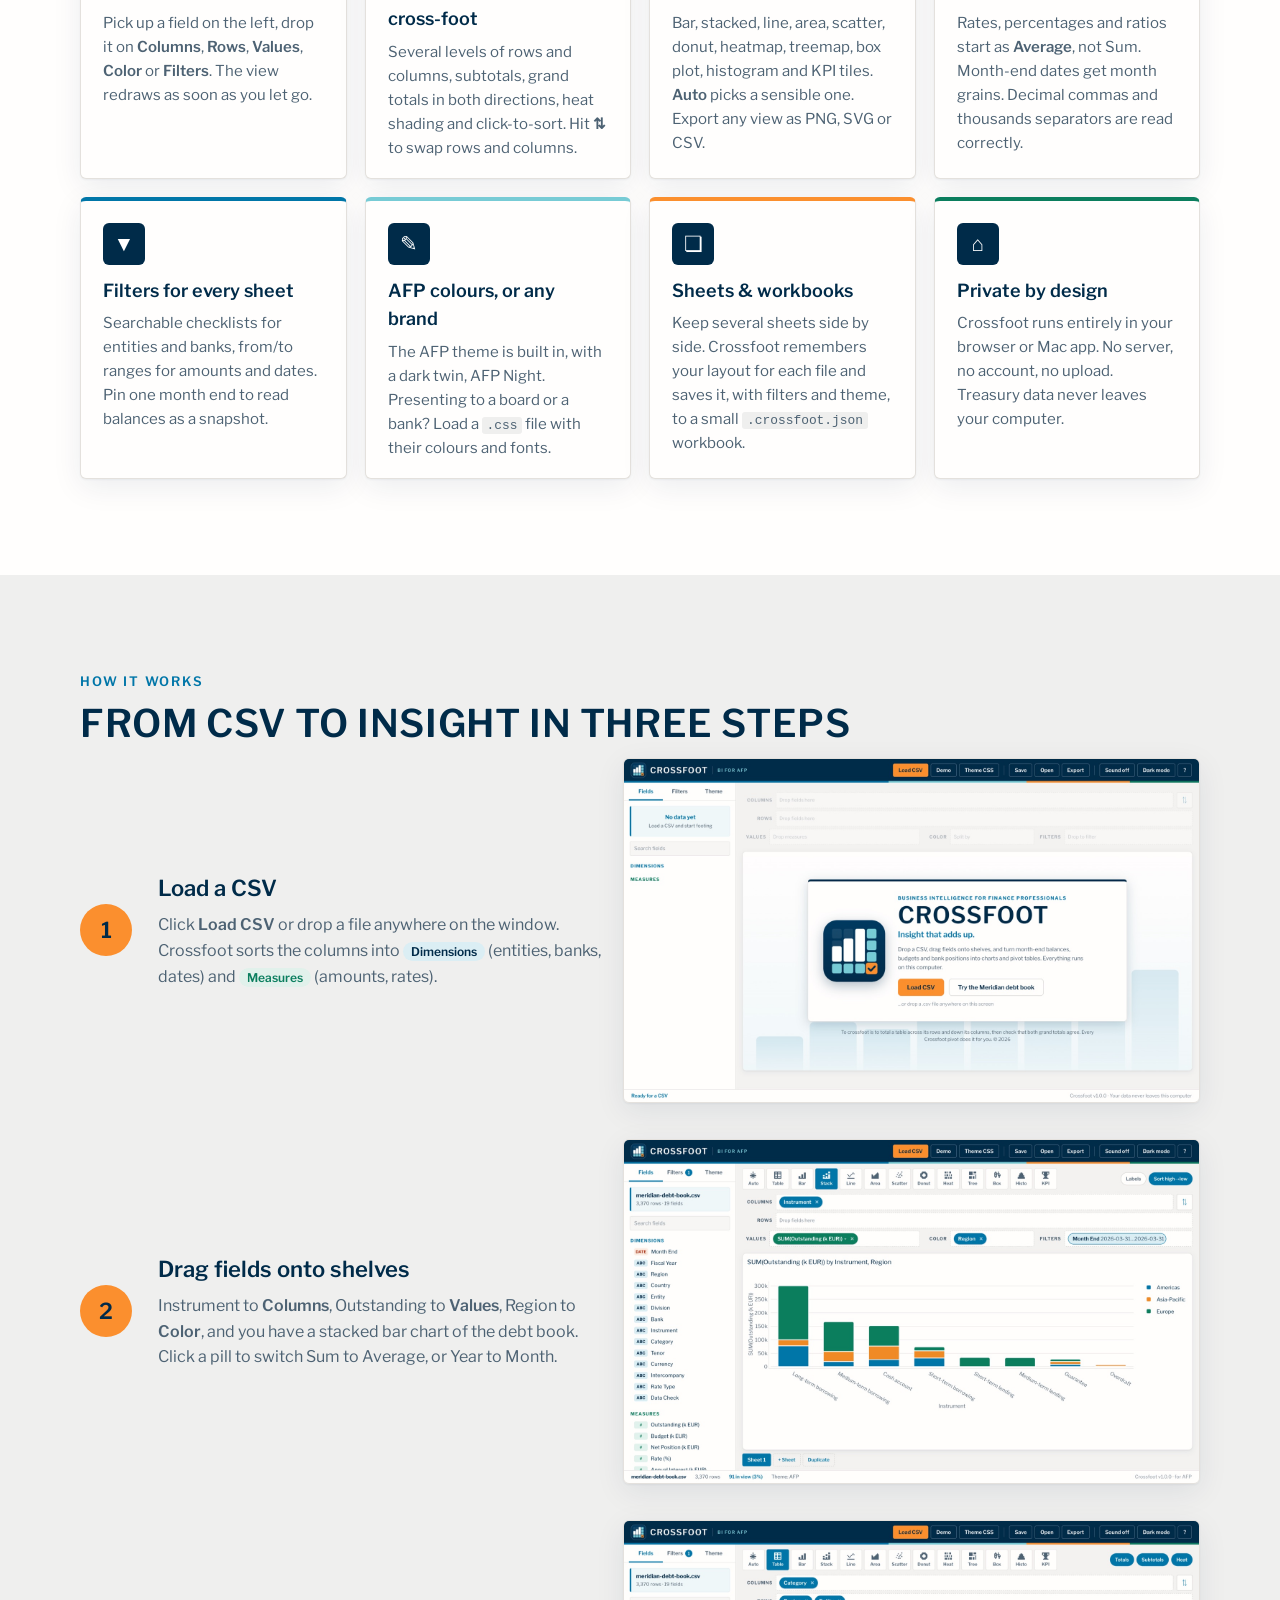
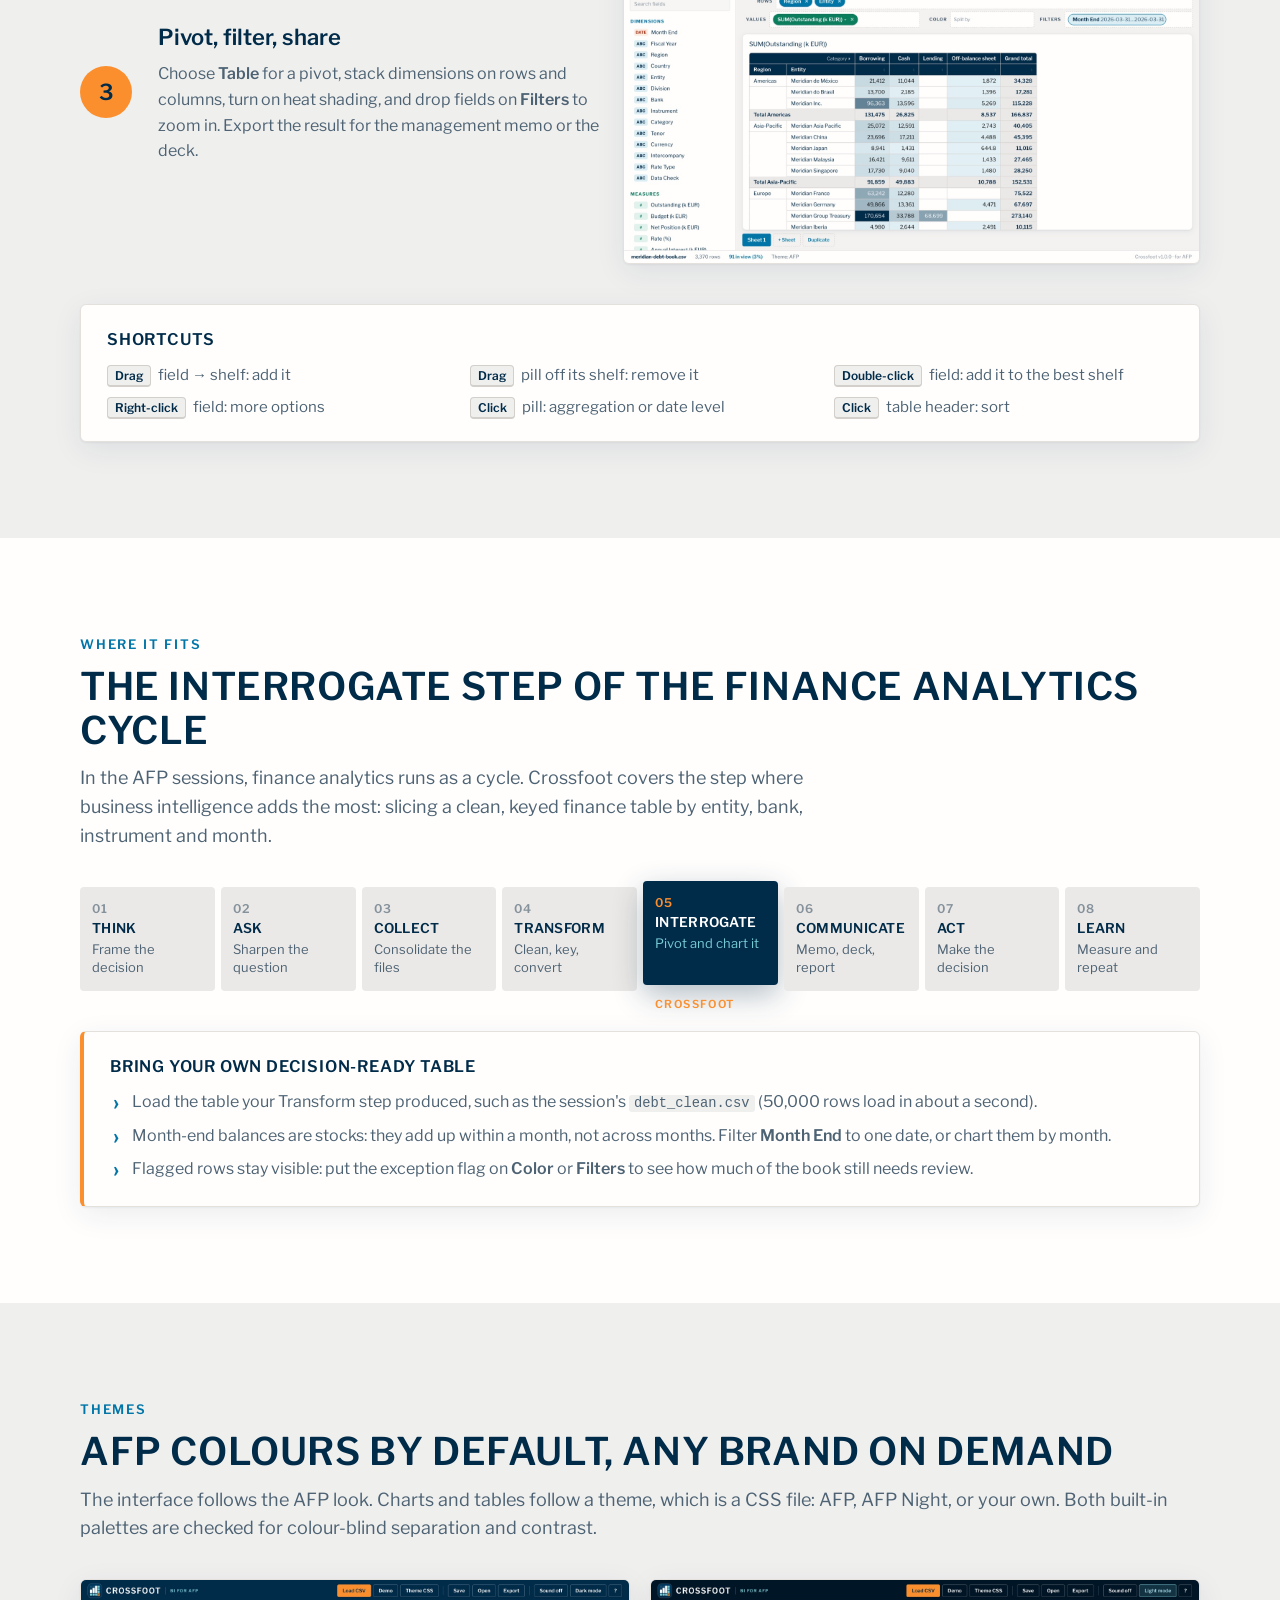
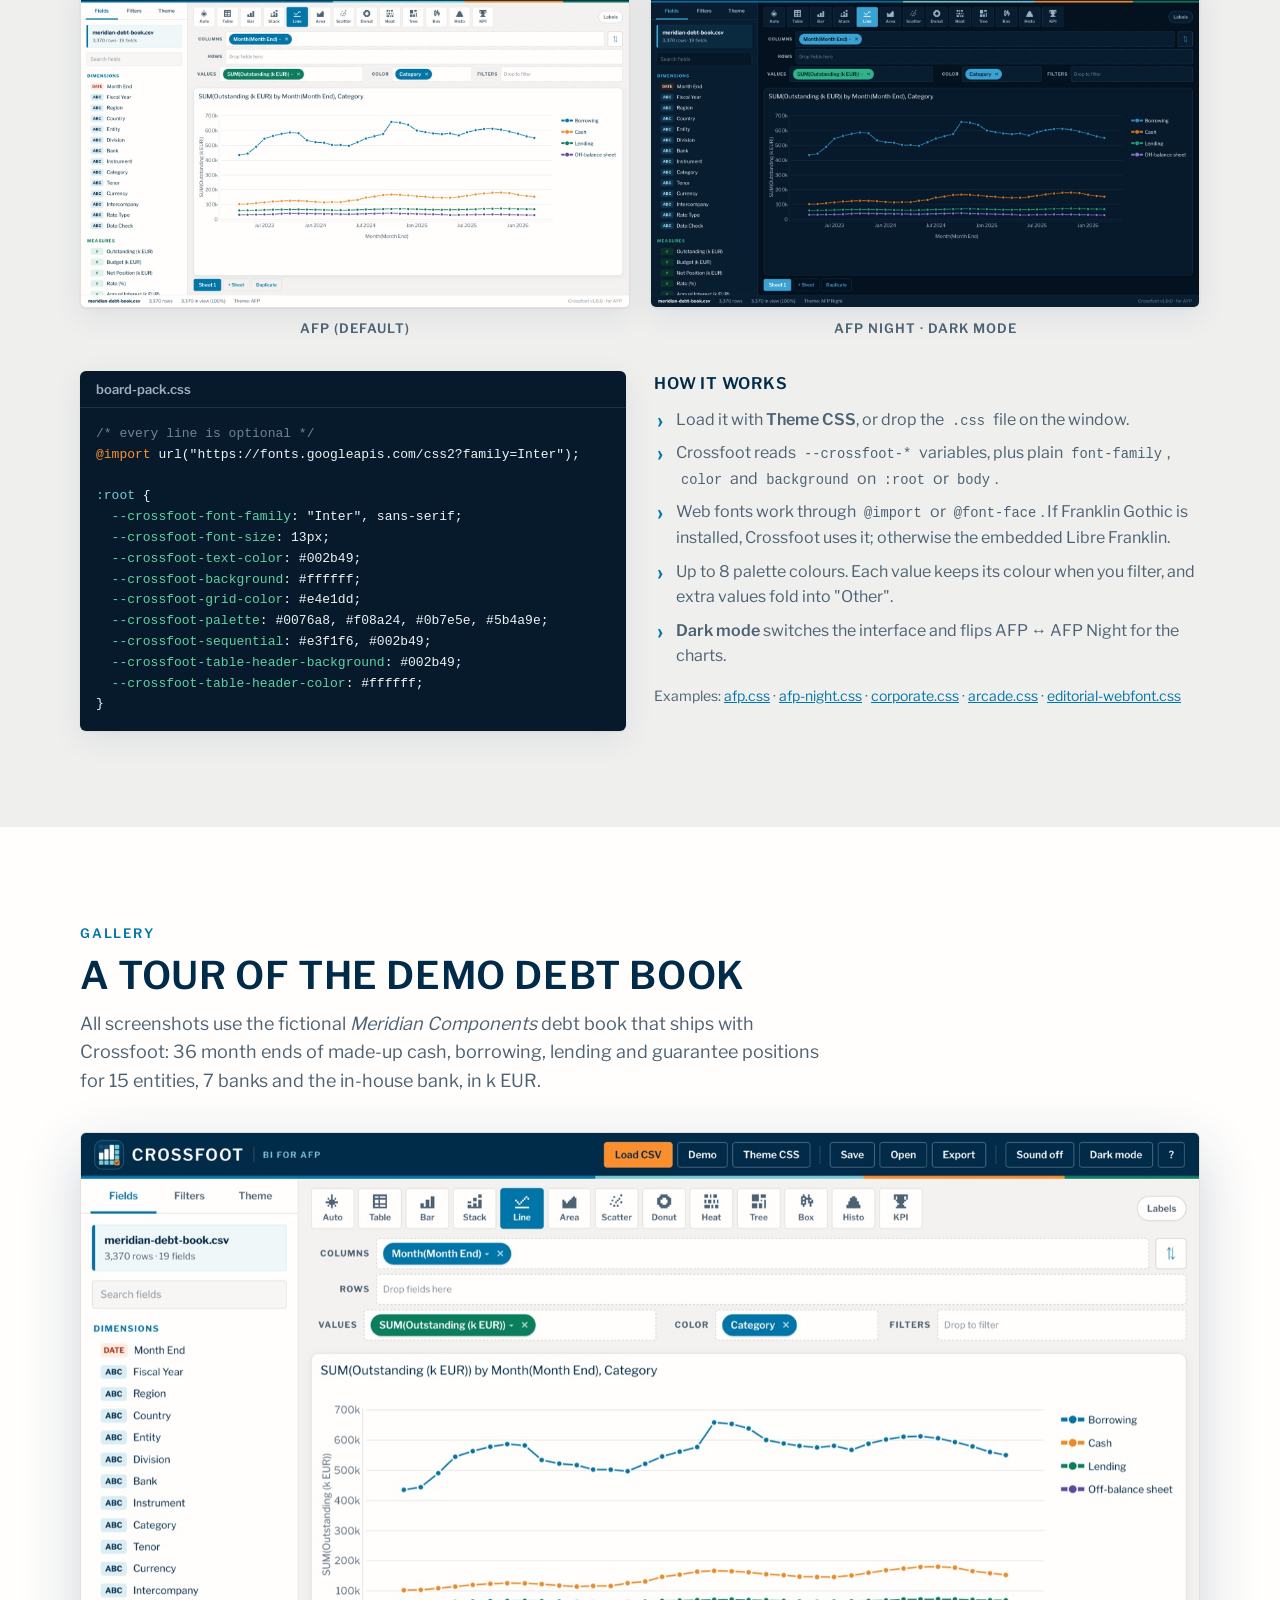
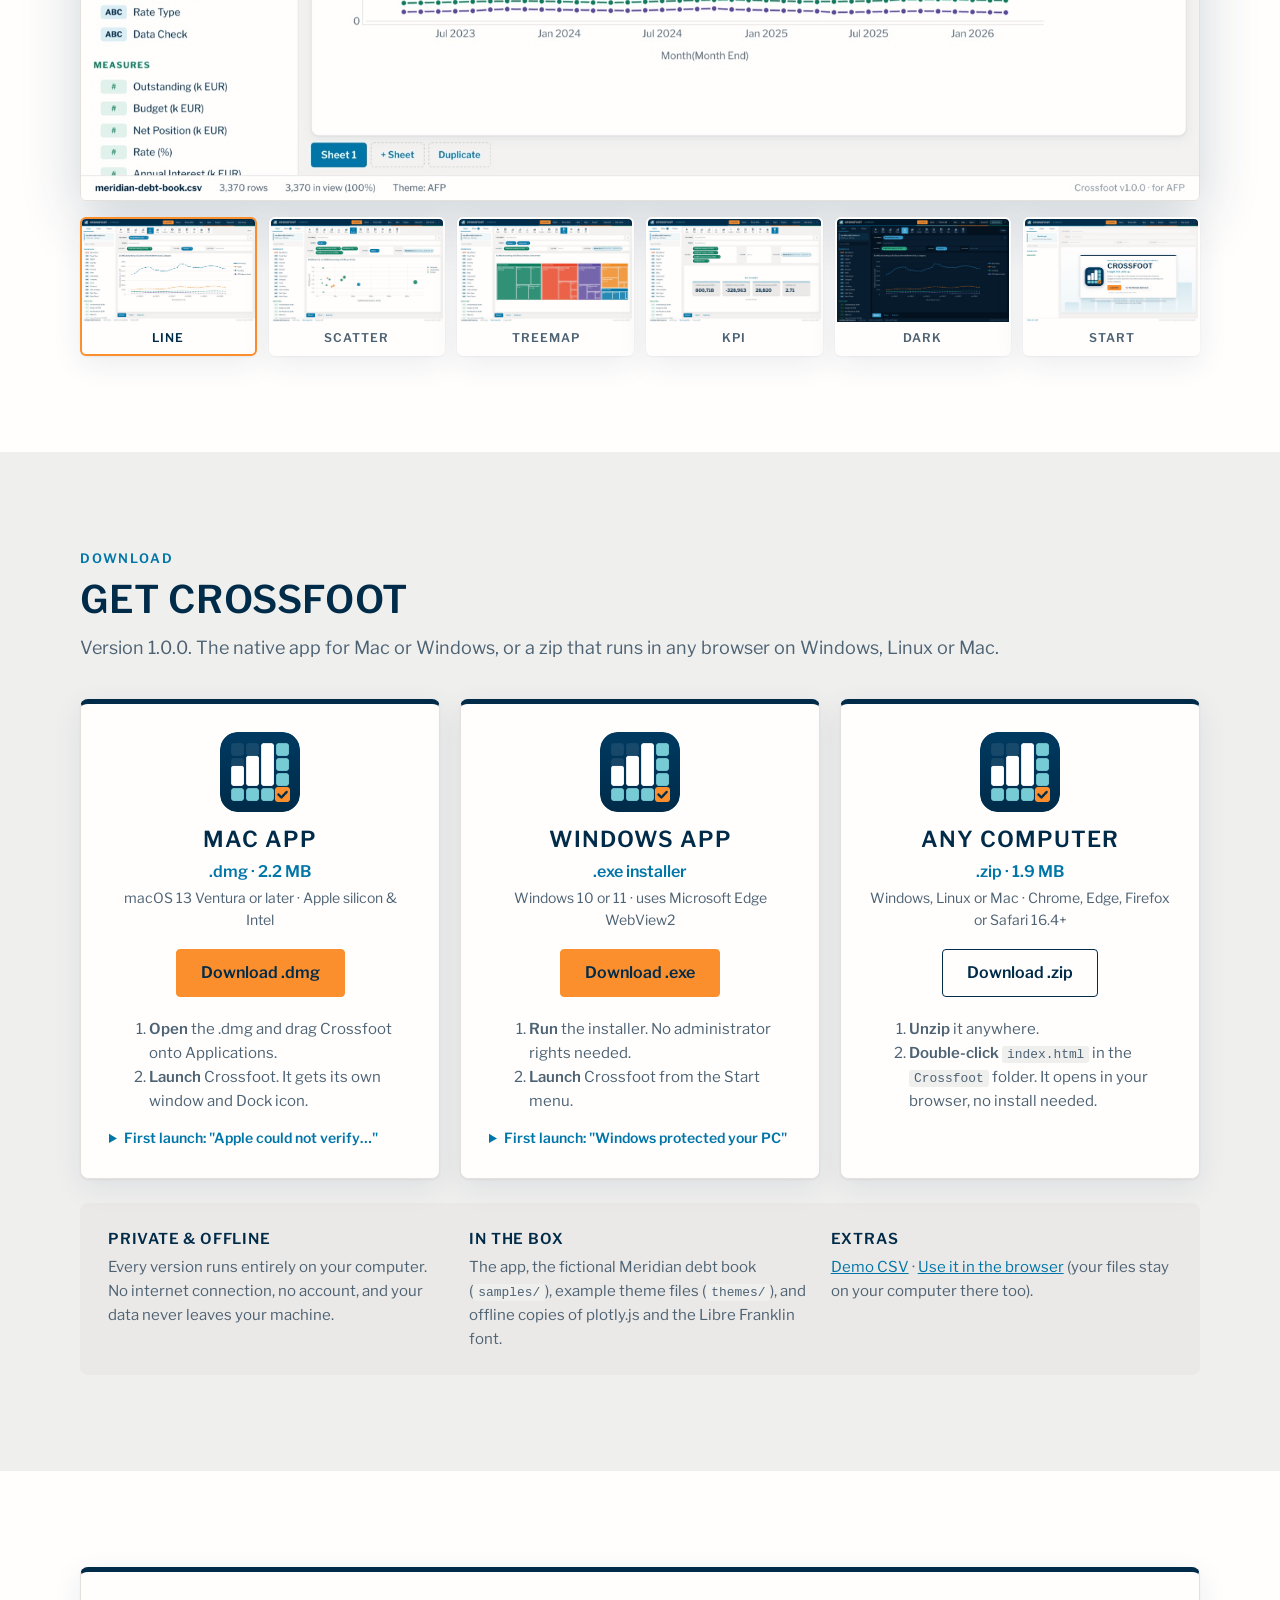
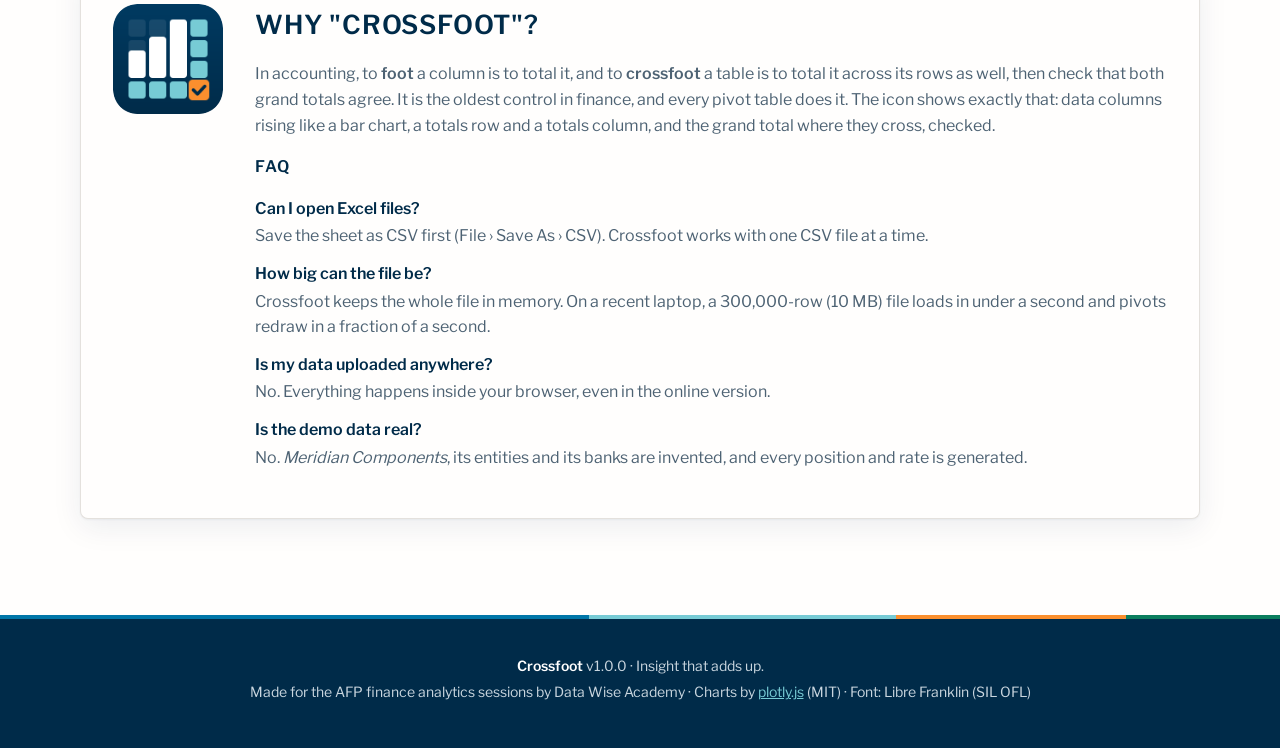
==== commit 8469fb63: "Windows versions and standalone repos for BoardReady and Crossfoot BoardReady: cross-platform paths " ====
--- a/website/index.html
+++ b/website/index.html
@@ -206,7 +206,7 @@
     <div class="section alt" id="download">
       <p class="kicker">Download</p>
       <h2 class="section-title">Get Crossfoot</h2>
-      <p class="lede">Version <span data-version>1.0.0</span>. The native Mac app, or a zip that runs in any browser on Windows, Linux or Mac.</p>
+      <p class="lede">Version <span data-version>1.0.0</span>. The native app for Mac or Windows, or a zip that runs in any browser on Windows, Linux or Mac.</p>
       <div class="platforms">
         <article class="platform">
           <img src="assets/icon-128.png" alt="" width="80" height="80" class="dl-icon">
@@ -225,6 +225,21 @@
         </article>
         <article class="platform">
           <img src="assets/icon-128.png" alt="" width="80" height="80" class="dl-icon">
+          <h3>Windows app</h3>
+          <p class="dl-meta">.exe installer</p>
+          <p class="platform-for">Windows 10 or 11 · uses Microsoft Edge WebView2</p>
+          <a class="btn btn-cta big" href="download/Crossfoot-latest-Setup.exe" download>Download .exe</a>
+          <ol class="install">
+            <li><b>Run</b> the installer. No administrator rights needed.</li>
+            <li><b>Launch</b> Crossfoot from the Start menu.</li>
+          </ol>
+          <details class="gatekeeper">
+            <summary>First launch: "Windows protected your PC"</summary>
+            <p>Crossfoot isn't code-signed yet, so SmartScreen asks you to confirm once. Click <b>More info</b>, then <b>Run anyway</b>.</p>
+          </details>
+        </article>
+        <article class="platform">
+          <img src="assets/icon-128.png" alt="" width="80" height="80" class="dl-icon">
           <h3>Any computer</h3>
           <p class="dl-meta">.zip · <span data-size>1.9 MB</span></p>
           <p class="platform-for">Windows, Linux or Mac · Chrome, Edge, Firefox or Safari 16.4+</p>
@@ -236,7 +251,7 @@
         </article>
       </div>
       <div class="dl-extra">
-        <div><h3>Private &amp; offline</h3><p>Both versions run entirely on your computer. No internet connection, no account, and your data never leaves your machine.</p></div>
+        <div><h3>Private &amp; offline</h3><p>Every version runs entirely on your computer. No internet connection, no account, and your data never leaves your machine.</p></div>
         <div><h3>In the box</h3><p>The app, the fictional Meridian debt book (<code>samples/</code>), example theme files (<code>themes/</code>), and offline copies of plotly.js and the Libre Franklin font.</p></div>
         <div><h3>Extras</h3><p><a href="download/meridian-debt-book.csv" download>Demo CSV</a> · <a href="play/index.html">Use it in the browser</a> (your files stay on your computer there too).</p></div>
       </div>
--- a/website/css/site.css
+++ b/website/css/site.css
@@ -166,7 +166,7 @@
 .thumb.is-active span { color: var(--navy); }
 
 /* ----------------------------------------------------------- download */
-.platforms { display: grid; grid-template-columns: 1fr 1fr; gap: 20px; margin-bottom: 24px; }
+.platforms { display: grid; grid-template-columns: repeat(3, minmax(0, 1fr)); gap: 20px; margin-bottom: 24px; }
 .platform { background: var(--paper); border: 1px solid var(--line); border-radius: 8px; padding: 28px; box-shadow: var(--shadow); text-align: center; border-top: 5px solid var(--navy); }
 .dl-icon { margin: 0 auto 10px; border-radius: 22%; }
 .platform h3 { font-size: 22px; margin: 0; text-transform: uppercase; letter-spacing: 1px; }
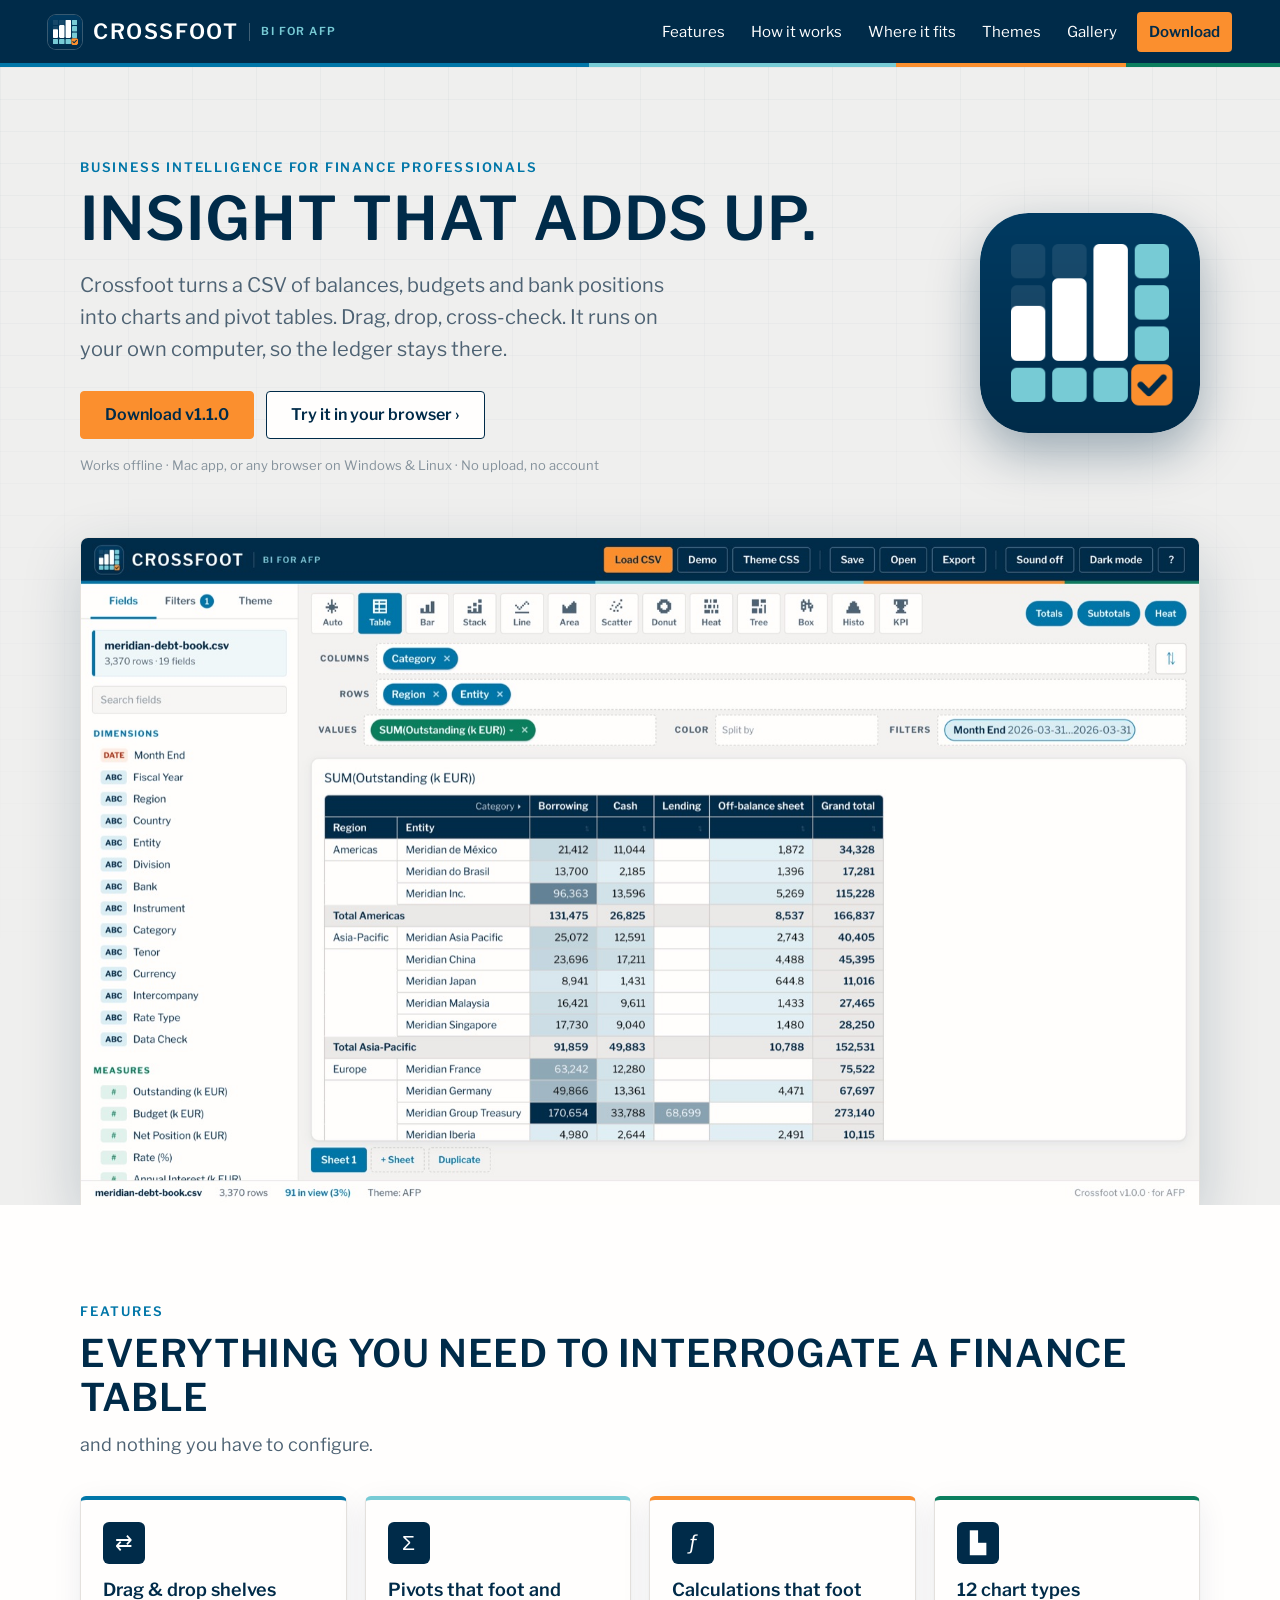
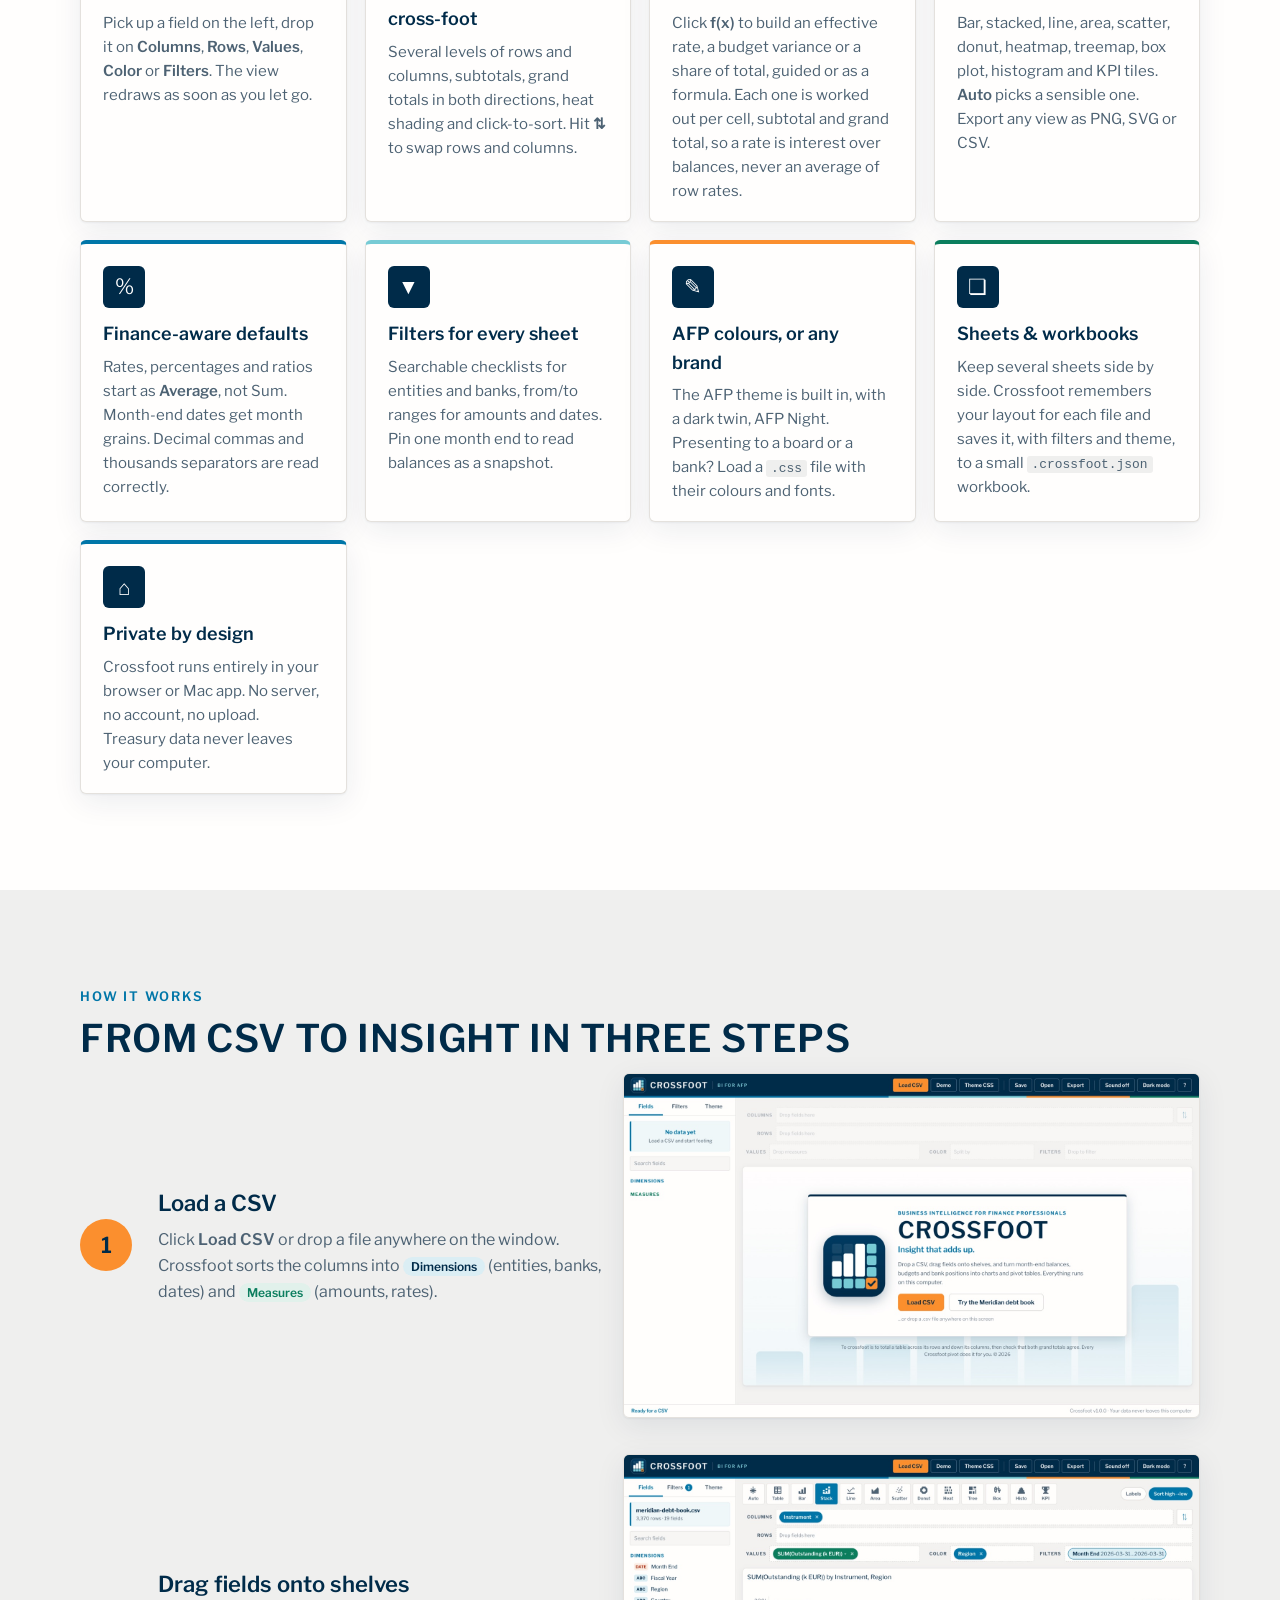
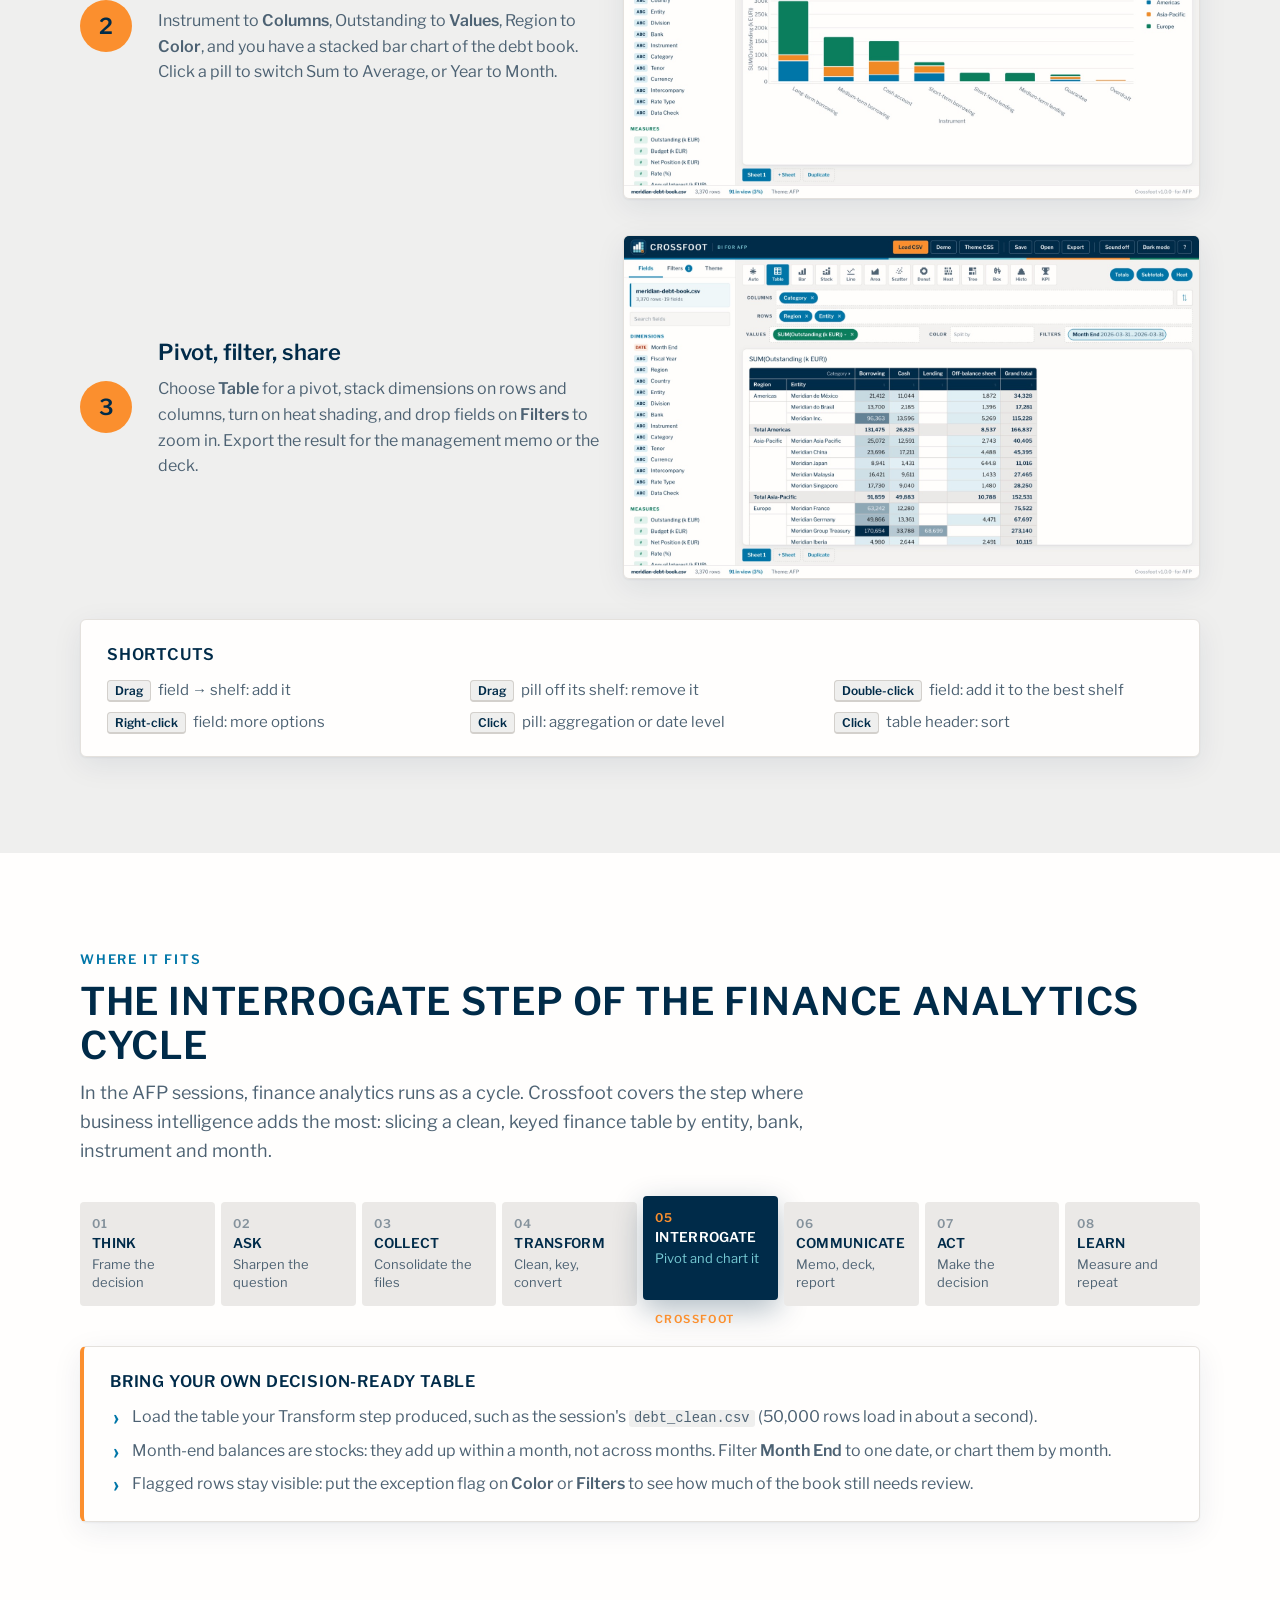
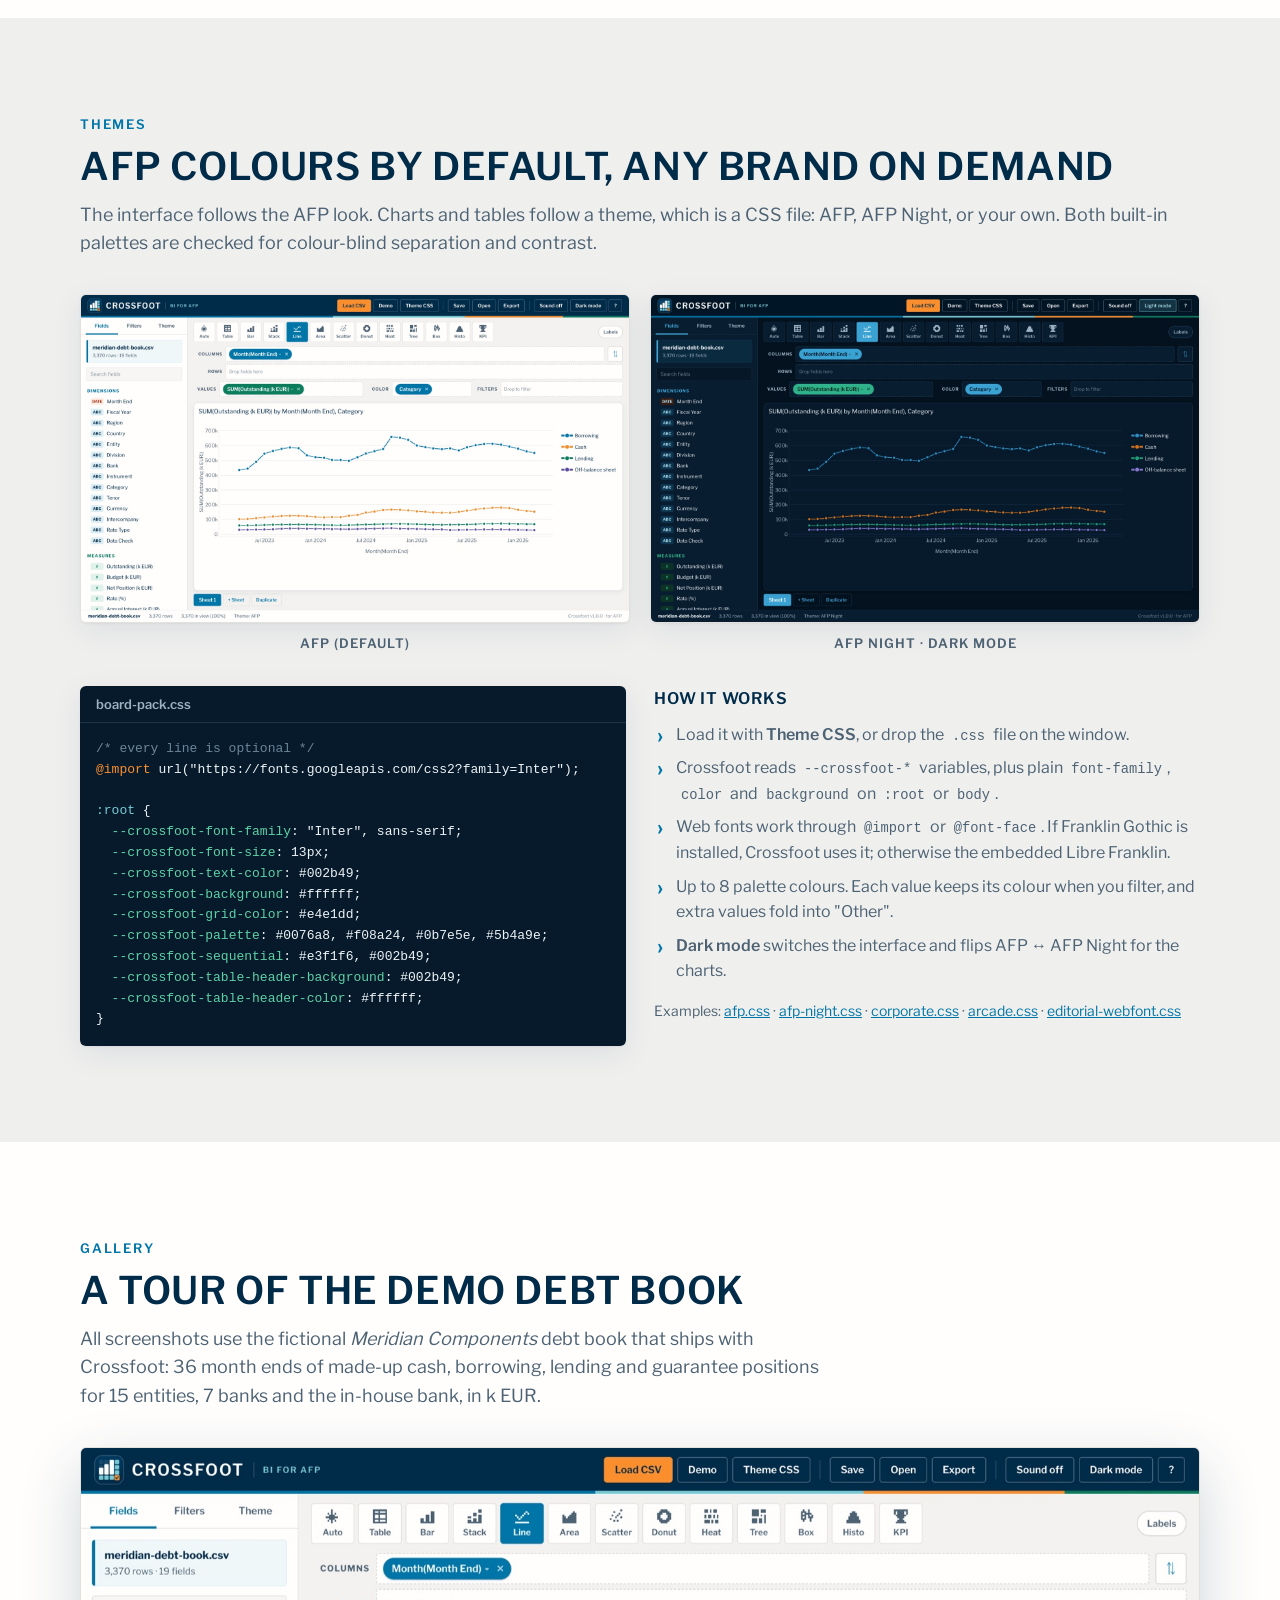
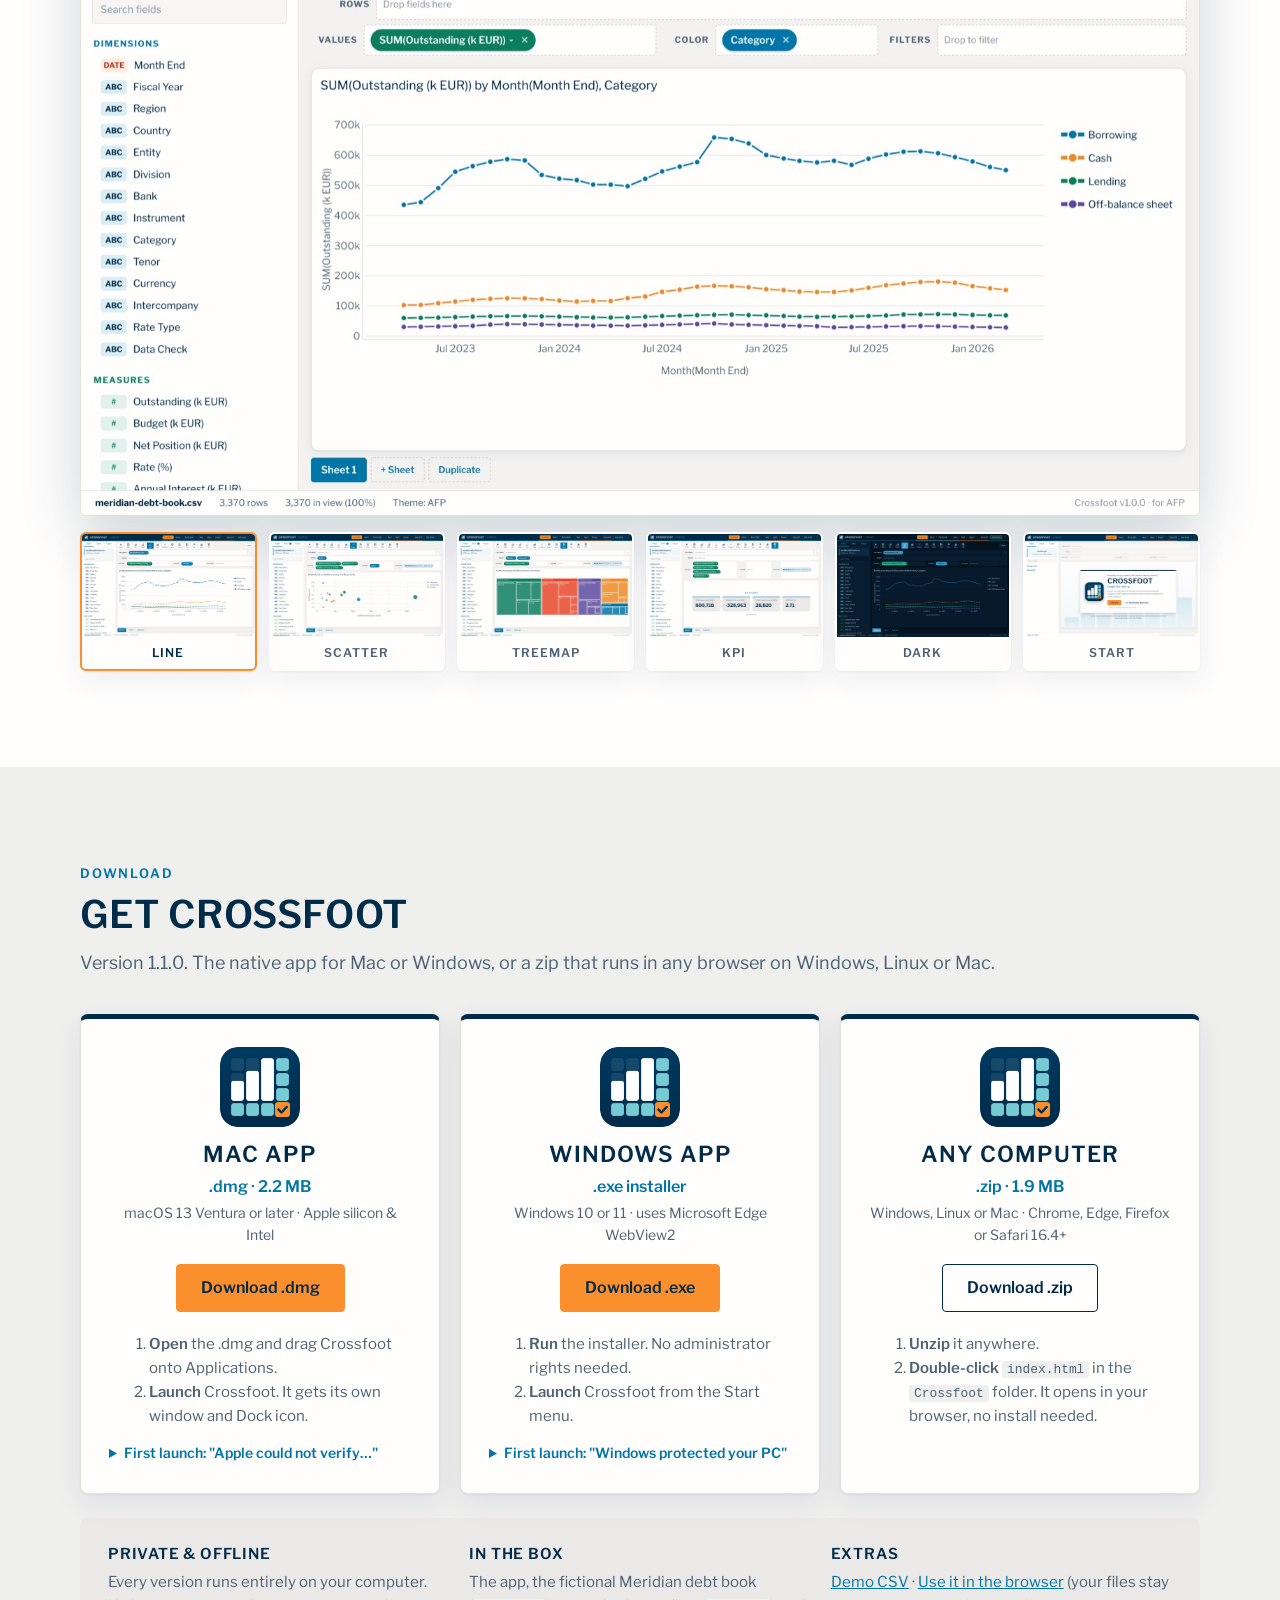
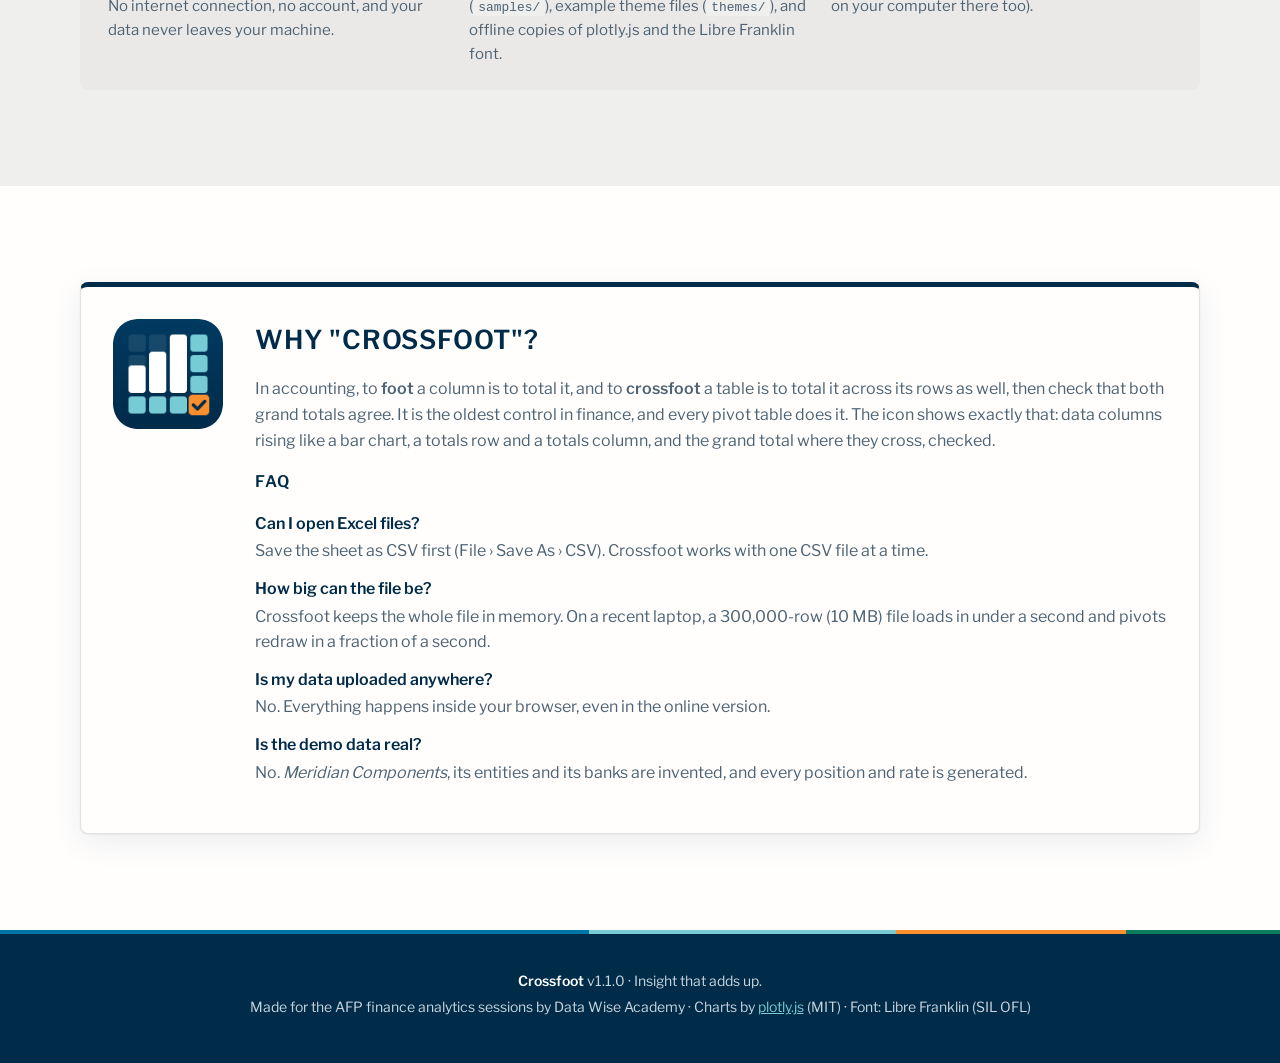
==== commit a10ad150: "Crossfoot 1.1: calculated measures and other features from DWA42 Port the engine features built for " ====
--- a/website/index.html
+++ b/website/index.html
@@ -39,7 +39,7 @@
           <h1 class="logo">Insight that adds up.</h1>
           <p class="tagline">Crossfoot turns a CSV of balances, budgets and bank positions into charts and pivot tables. Drag, drop, cross-check. It runs on your own computer, so the ledger stays there.</p>
           <div class="cta-row">
-            <a class="btn btn-cta big" href="#download">Download v<span data-version>1.0.0</span></a>
+            <a class="btn btn-cta big" href="#download">Download v<span data-version>1.1.0</span></a>
             <a class="btn big" href="play/index.html#demo&amp;preset=table">Try it in your browser ›</a>
           </div>
           <p class="fineprint">Works offline · Mac app, or any browser on Windows &amp; Linux · No upload, no account</p>
@@ -61,6 +61,8 @@
           <p>Pick up a field on the left, drop it on <b>Columns</b>, <b>Rows</b>, <b>Values</b>, <b>Color</b> or <b>Filters</b>. The view redraws as soon as you let go.</p></article>
         <article class="card"><div class="card-icon" aria-hidden="true">Σ</div><h3>Pivots that foot and cross-foot</h3>
           <p>Several levels of rows and columns, subtotals, grand totals in both directions, heat shading and click-to-sort. Hit <b>⇅</b> to swap rows and columns.</p></article>
+        <article class="card"><div class="card-icon" aria-hidden="true">ƒ</div><h3>Calculations that foot</h3>
+          <p>Click <b>f(x)</b> to build an effective rate, a budget variance or a share of total, guided or as a formula. Each one is worked out per cell, subtotal and grand total, so a rate is interest over balances, never an average of row rates.</p></article>
         <article class="card"><div class="card-icon" aria-hidden="true">▙</div><h3>12 chart types</h3>
           <p>Bar, stacked, line, area, scatter, donut, heatmap, treemap, box plot, histogram and KPI tiles. <b>Auto</b> picks a sensible one. Export any view as PNG, SVG or CSV.</p></article>
         <article class="card"><div class="card-icon" aria-hidden="true">%</div><h3>Finance-aware defaults</h3>
@@ -206,7 +208,7 @@
     <div class="section alt" id="download">
       <p class="kicker">Download</p>
       <h2 class="section-title">Get Crossfoot</h2>
-      <p class="lede">Version <span data-version>1.0.0</span>. The native app for Mac or Windows, or a zip that runs in any browser on Windows, Linux or Mac.</p>
+      <p class="lede">Version <span data-version>1.1.0</span>. The native app for Mac or Windows, or a zip that runs in any browser on Windows, Linux or Mac.</p>
       <div class="platforms">
         <article class="platform">
           <img src="assets/icon-128.png" alt="" width="80" height="80" class="dl-icon">
@@ -277,7 +279,7 @@
   </main>
 
   <footer class="footer">
-    <p><b>Crossfoot</b> v<span data-version>1.0.0</span> · Insight that adds up.</p>
+    <p><b>Crossfoot</b> v<span data-version>1.1.0</span> · Insight that adds up.</p>
     <p>Made for the AFP finance analytics sessions by Data Wise Academy · Charts by <a href="https://plotly.com/javascript/">plotly.js</a> (MIT) · Font: Libre Franklin (SIL OFL)</p>
   </footer>
 
